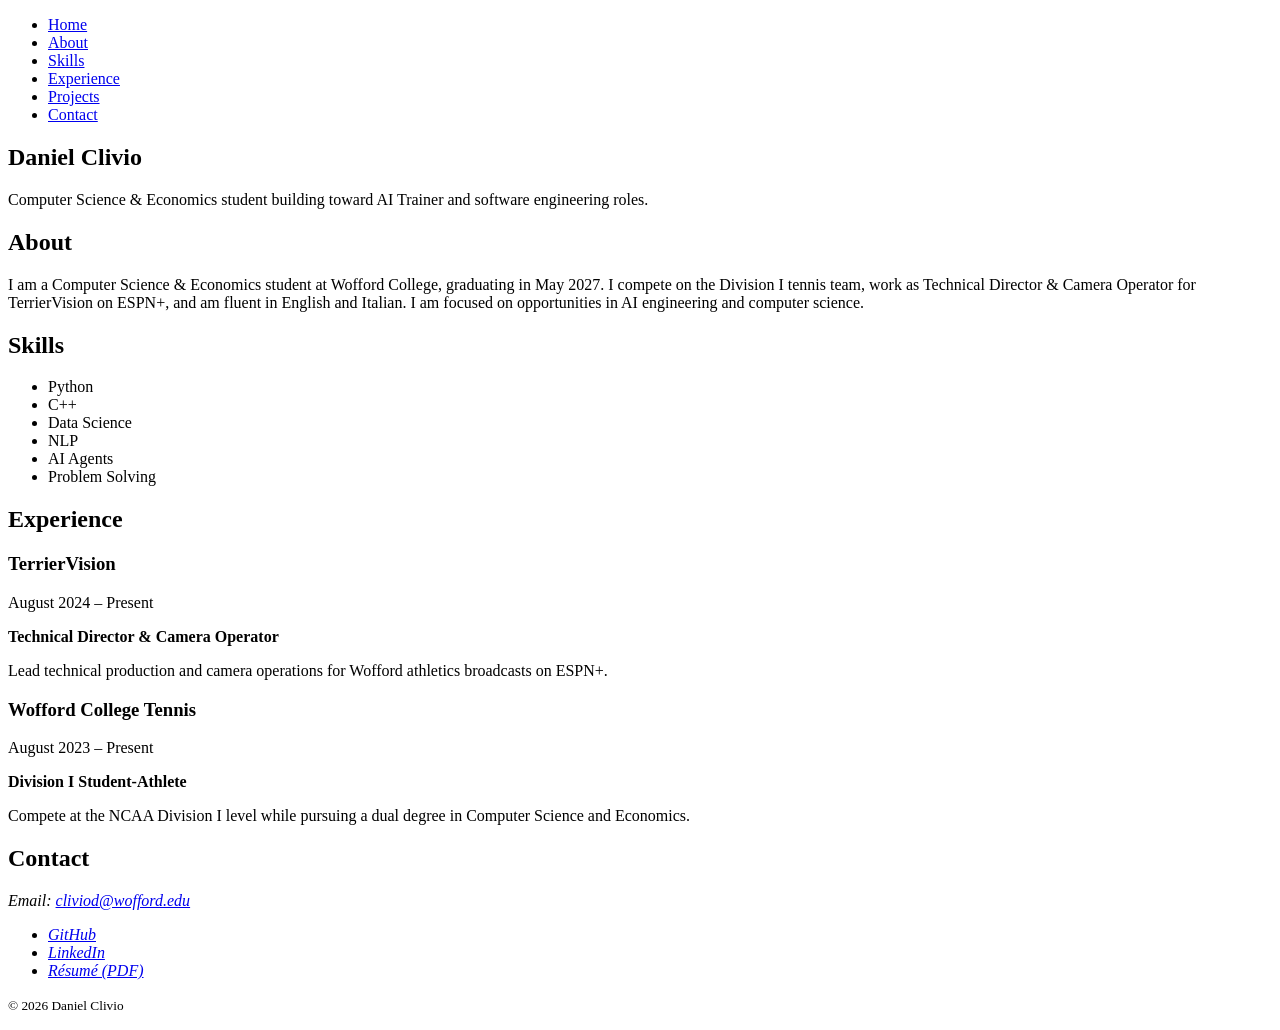
==== index.html @ 9b9413df "add HTML structure for personal homepage" ====
<!DOCTYPE html>
<html lang="en">
<head>
  <meta charset="UTF-8">
  <meta name="viewport" content="width=device-width, initial-scale=1.0">
  <meta name="description" content="Personal homepage of Daniel Clivio — Computer Science & Economics student, Division I tennis player, and TerrierVision technical director.">
  <title>Daniel Clivio</title>
  <link rel="stylesheet" href="styles.css">
</head>
<body>
  <header>
    <nav aria-label="Primary">
      <ul>
        <li><a href="#hero">Home</a></li>
        <li><a href="#about">About</a></li>
        <li><a href="#skills">Skills</a></li>
        <li><a href="#experience">Experience</a></li>
        <li><a href="projects.html">Projects</a></li>
        <li><a href="#contact">Contact</a></li>
      </ul>
    </nav>
  </header>

  <main>
    <!-- Hero section: name and one-line introduction -->
    <section id="hero">
      <h1>Daniel Clivio</h1>
      <p>Computer Science &amp; Economics student building toward AI Trainer and software engineering roles.</p>
    </section>

    <!-- About section: short bio and background -->
    <section id="about">
      <h2>About</h2>
      <p>
        I am a Computer Science &amp; Economics student at Wofford College, graduating in May 2027.
        I compete on the Division I tennis team, work as Technical Director &amp; Camera Operator for
        TerrierVision on ESPN+, and am fluent in English and Italian. I am focused on opportunities
        in AI engineering and computer science.
      </p>
    </section>

    <!-- Skills section: technical and analytical strengths -->
    <section id="skills">
      <h2>Skills</h2>
      <ul>
        <li>Python</li>
        <li>C++</li>
        <li>Data Science</li>
        <li>NLP</li>
        <li>AI Agents</li>
        <li>Problem Solving</li>
      </ul>
    </section>

    <!-- Experience section: roles and organizations -->
    <section id="experience">
      <h2>Experience</h2>

      <article>
        <header>
          <h3>TerrierVision</h3>
          <p>
            <time datetime="2024-08">August 2024</time> – Present
          </p>
        </header>
        <p><strong>Technical Director &amp; Camera Operator</strong></p>
        <p>Lead technical production and camera operations for Wofford athletics broadcasts on ESPN+.</p>
      </article>

      <article>
        <header>
          <h3>Wofford College Tennis</h3>
          <p>
            <time datetime="2023-08">August 2023</time> – Present
          </p>
        </header>
        <p><strong>Division I Student-Athlete</strong></p>
        <p>Compete at the NCAA Division I level while pursuing a dual degree in Computer Science and Economics.</p>
      </article>
    </section>

    <!-- Contact section: email, profiles, and résumé -->
    <section id="contact">
      <h2>Contact</h2>
      <address>
        <p>
          Email:
          <a href="mailto:cliviod@wofford.edu">cliviod@wofford.edu</a>
        </p>
        <ul>
          <li>
            <a href="https://github.com/DanielClivio05" rel="noopener noreferrer">GitHub</a>
          </li>
          <li>
            <a href="https://www.linkedin.com/in/daniel-clivio-2152b32a2/" rel="noopener noreferrer">LinkedIn</a>
          </li>
          <li>
            <a href="resume.pdf" type="application/pdf">Résumé (PDF)</a>
          </li>
        </ul>
      </address>
    </section>
  </main>

  <footer>
    <p><small>&copy; 2026 Daniel Clivio</small></p>
  </footer>
</body>
</html>
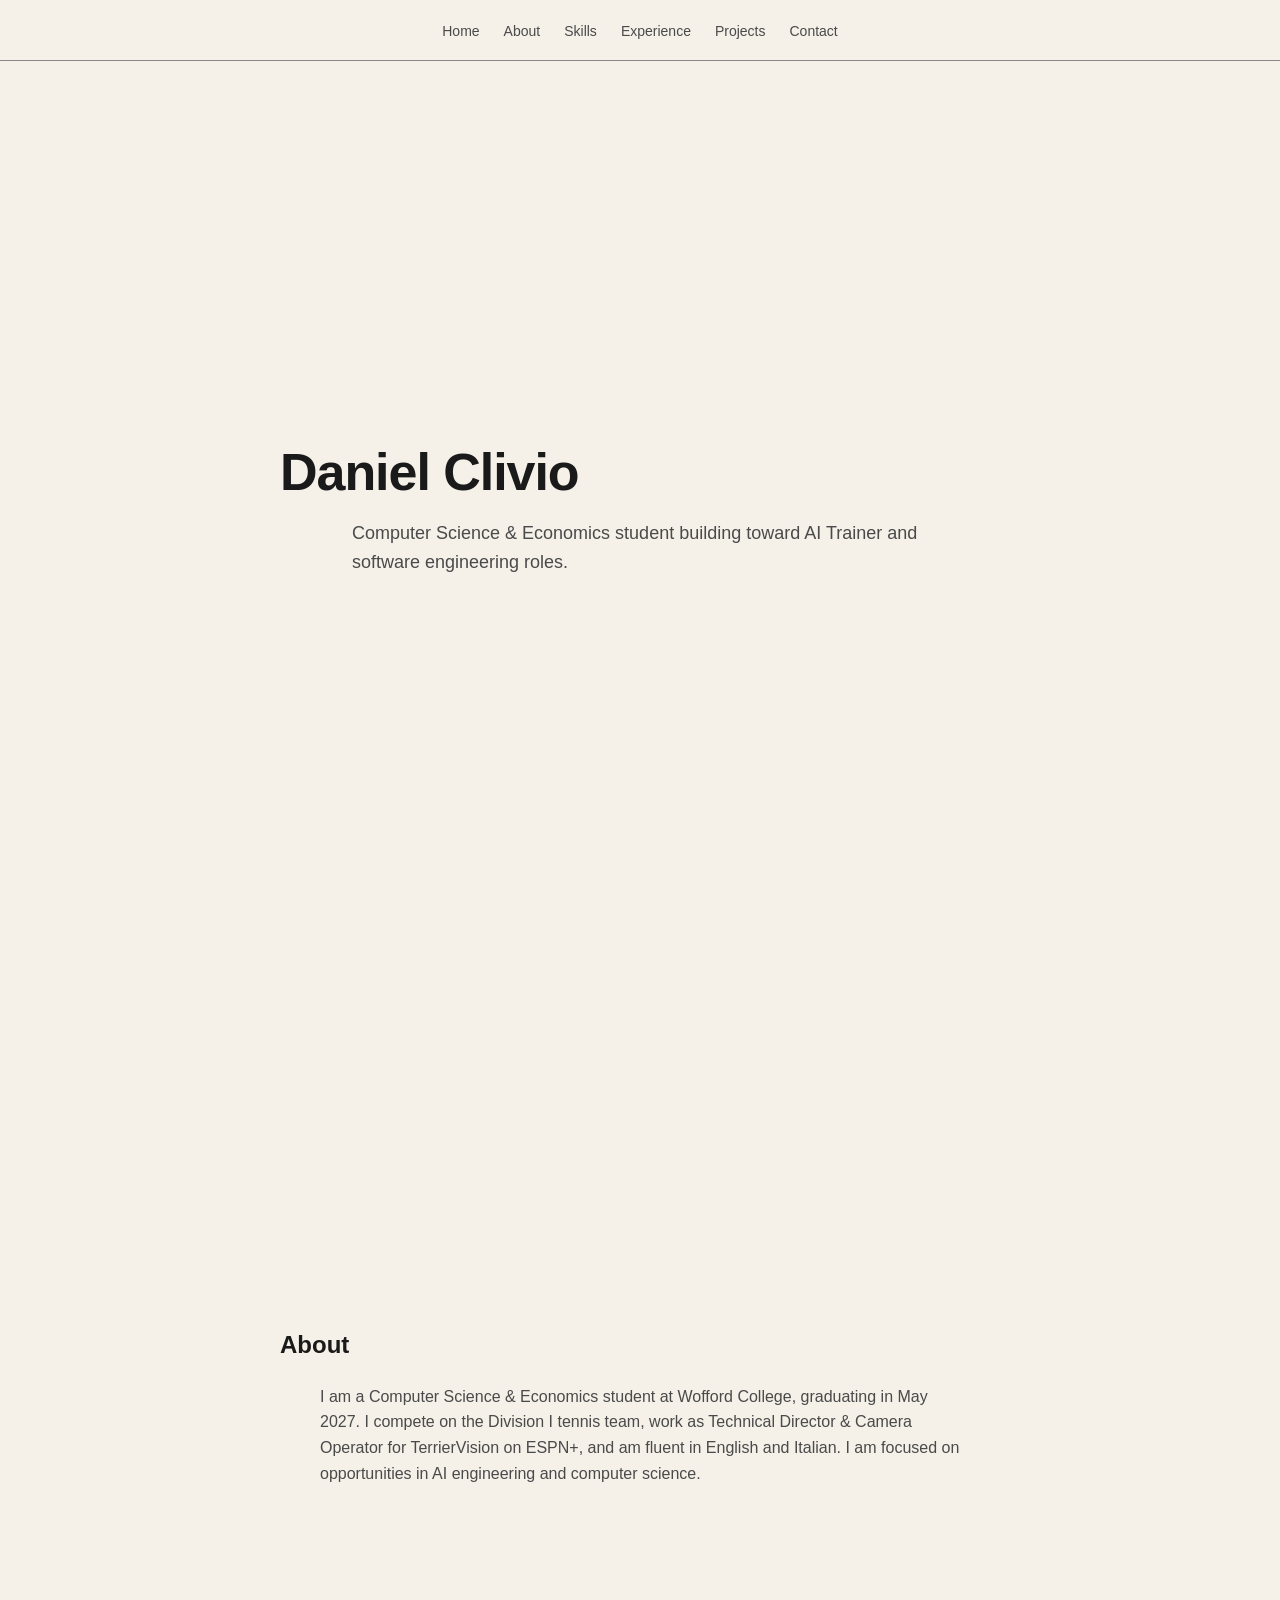
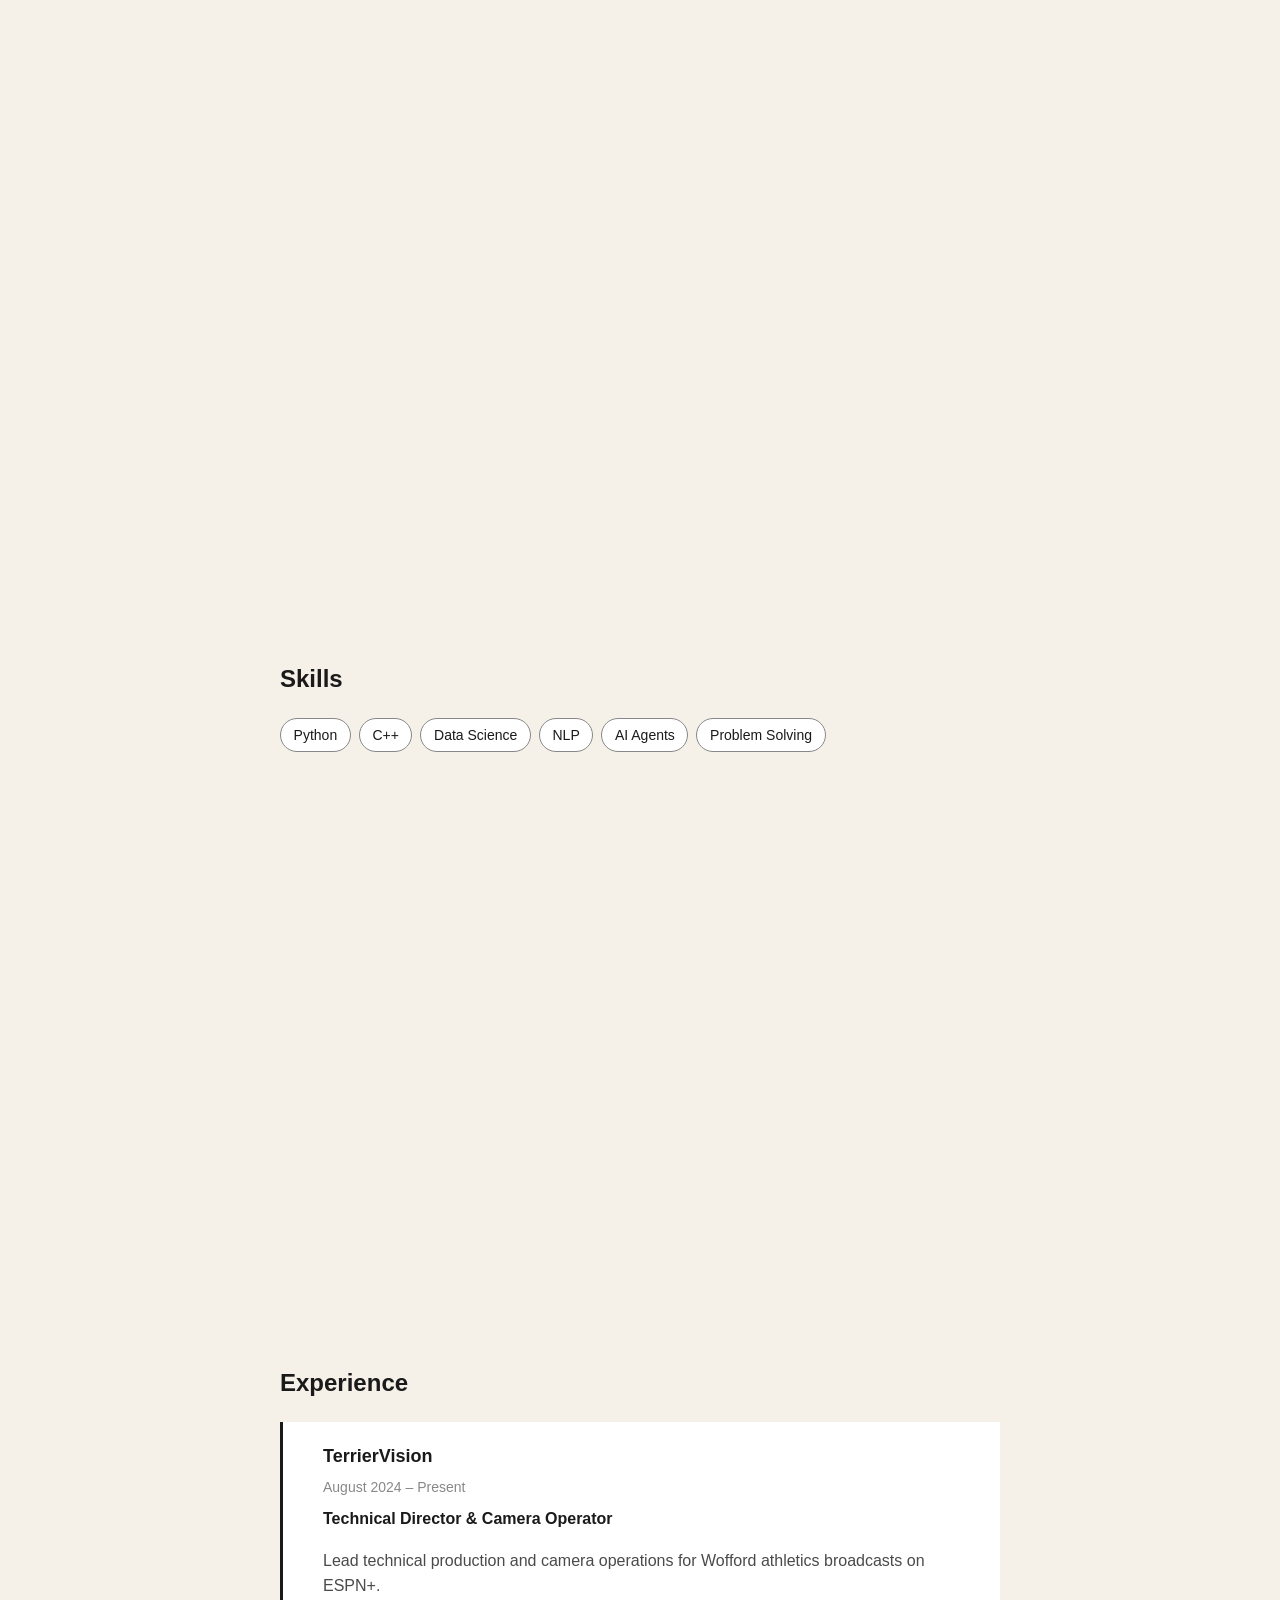
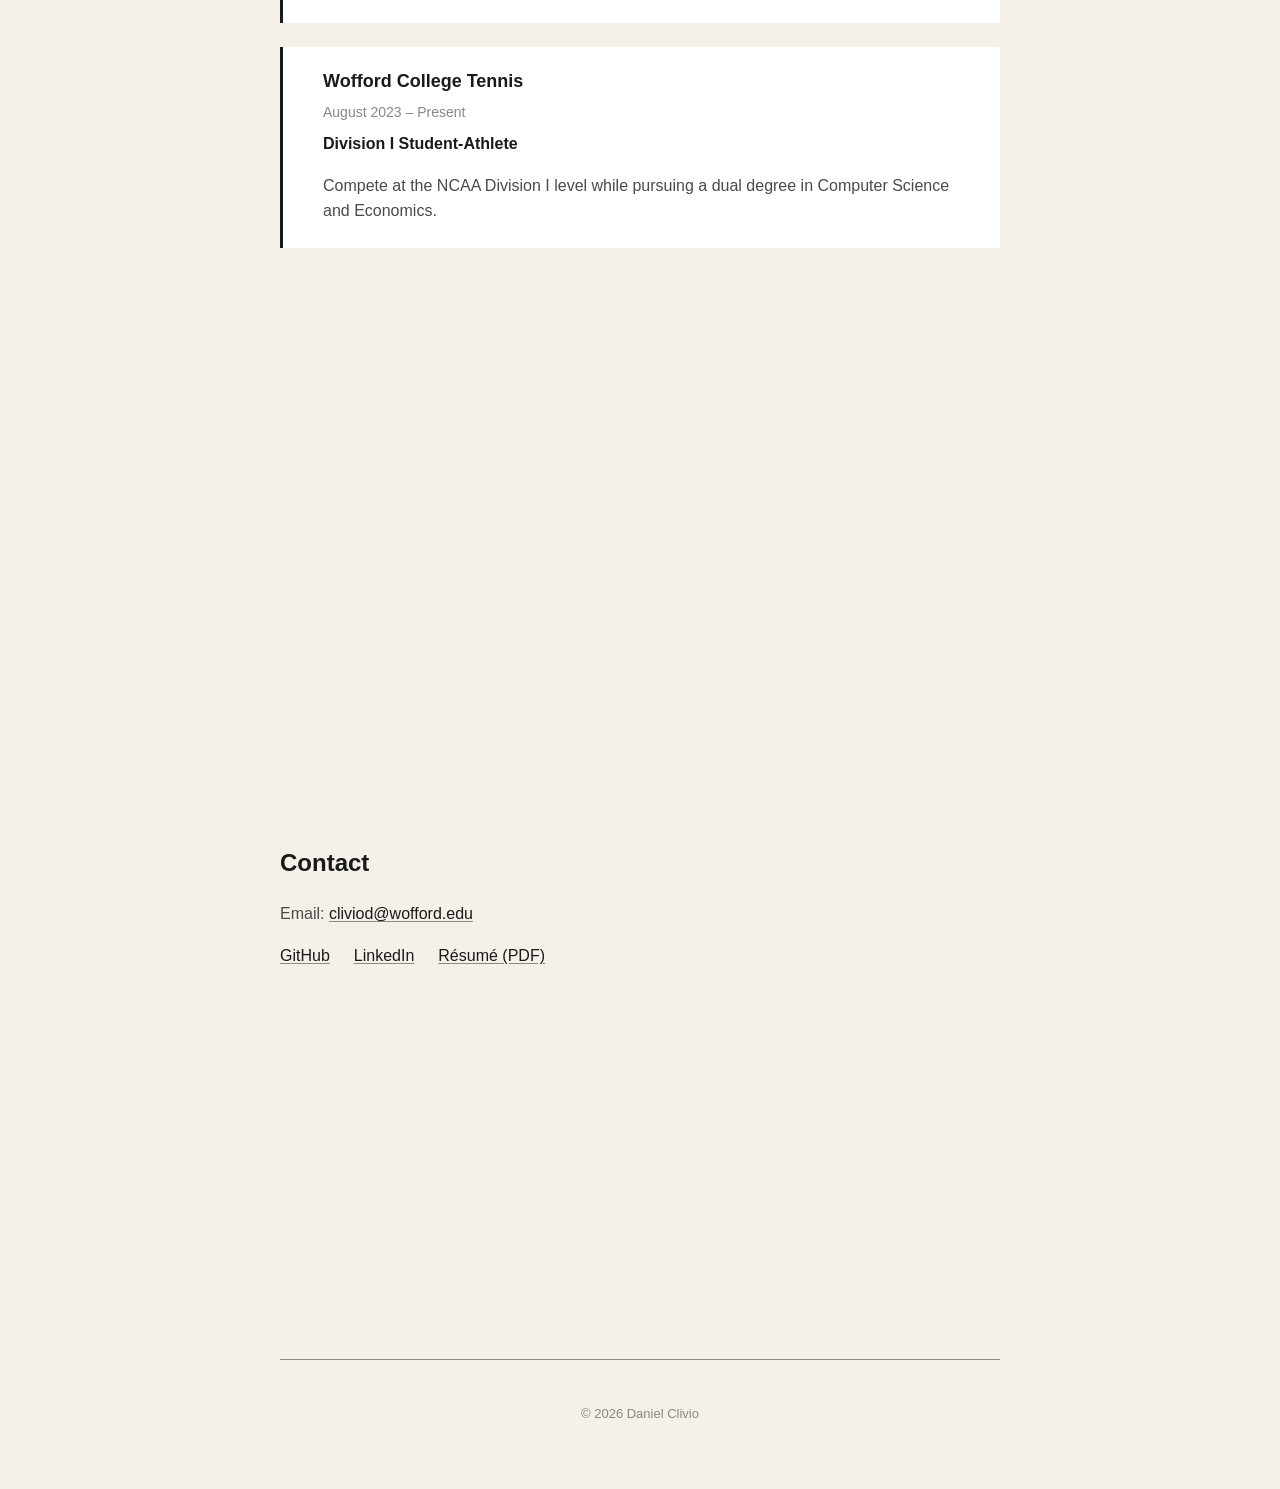
==== commit 84417398: "add scroll animation via Intersection Observer" ====
--- a/index.html
+++ b/index.html
@@ -105,5 +105,6 @@
   <footer>
     <p><small>&copy; 2026 Daniel Clivio</small></p>
   </footer>
+  <script src="script.js" defer></script>
 </body>
 </html>
--- a/styles.css
+++ b/styles.css
@@ -0,0 +1,319 @@
+/* Design tokens — colors and shared layout values */
+:root {
+  --color-bg: #f5f0e8;
+  --color-heading: #1a1a1a;
+  --color-text: #4a4a4a;
+  --color-accent: #888;
+  --color-surface: #fff;
+  --color-border: #888;
+
+  --font-family: -apple-system, BlinkMacSystemFont, "Segoe UI", sans-serif;
+  --max-width: 45rem;
+  --section-padding-block: 3.75rem;
+  --space-xs: 0.5rem;
+  --space-sm: 1rem;
+  --space-md: 1.5rem;
+  --space-lg: 2.5rem;
+  --space-xl: 4rem;
+}
+
+/* Base reset and document defaults */
+*,
+*::before,
+*::after {
+  box-sizing: border-box;
+}
+
+html {
+  scroll-behavior: smooth;
+  scroll-snap-type: y mandatory;
+  scroll-padding-top: 3.5rem;
+}
+
+body {
+  margin: 0;
+  font-family: var(--font-family);
+  font-size: 1rem;
+  line-height: 1.6;
+  color: var(--color-text);
+  background-color: var(--color-bg);
+}
+
+/* Typography — headings, links, and inline emphasis */
+h1,
+h2,
+h3 {
+  color: var(--color-heading);
+  line-height: 1.2;
+  margin-top: 0;
+}
+
+h1 {
+  font-size: clamp(2.25rem, 6vw, 3.25rem);
+  font-weight: 600;
+  letter-spacing: -0.02em;
+  margin-bottom: var(--space-sm);
+}
+
+h2 {
+  font-size: 1.5rem;
+  font-weight: 600;
+  margin-bottom: var(--space-md);
+}
+
+h3 {
+  font-size: 1.125rem;
+  font-weight: 600;
+  margin-bottom: var(--space-xs);
+}
+
+p {
+  margin: 0 0 var(--space-sm);
+}
+
+p:last-child {
+  margin-bottom: 0;
+}
+
+a {
+  color: var(--color-heading);
+  text-decoration: underline;
+  text-decoration-color: var(--color-accent);
+  text-underline-offset: 0.15em;
+}
+
+a:hover {
+  color: var(--color-text);
+}
+
+strong {
+  color: var(--color-heading);
+  font-weight: 600;
+}
+
+/* Sticky site header and primary navigation */
+body > header {
+  position: sticky;
+  top: 0;
+  z-index: 100;
+  background-color: var(--color-bg);
+  border-bottom: 1px solid var(--color-border);
+}
+
+body > header nav {
+  max-width: var(--max-width);
+  margin: 0 auto;
+  padding: var(--space-sm) var(--space-md);
+}
+
+body > header nav ul {
+  display: flex;
+  flex-wrap: wrap;
+  gap: var(--space-sm) var(--space-md);
+  list-style: none;
+  margin: 0;
+  padding: 0;
+  justify-content: center;
+}
+
+body > header nav a {
+  font-size: 0.875rem;
+  text-decoration: none;
+  color: var(--color-text);
+}
+
+body > header nav a:hover,
+body > header nav a[aria-current="page"] {
+  color: var(--color-heading);
+}
+
+/* Main — full-viewport snap sections stacked vertically */
+main {
+  margin: 0 auto;
+}
+
+main > section,
+main > header {
+  scroll-snap-align: start;
+  scroll-snap-stop: always;
+  height: 100vh;
+  min-height: 100vh;
+  display: flex;
+  flex-direction: column;
+  justify-content: center;
+  align-items: center;
+  padding: var(--space-md);
+  overflow-y: auto;
+}
+
+/* Section entrance — fade and slide up when snapped into view */
+main > section > *,
+main > header > * {
+  width: 100%;
+  max-width: var(--max-width);
+  opacity: 0;
+  transform: translateY(1.25rem);
+  transition:
+    opacity 0.55s ease-out,
+    transform 0.55s ease-out;
+}
+
+main > section.visible > *,
+main > header.visible > * {
+  opacity: 1;
+  transform: translateY(0);
+}
+
+/* Hero — spacious intro with name and tagline */
+#hero {
+  padding-block: var(--space-md);
+}
+
+#hero p {
+  font-size: 1.125rem;
+  max-width: 36rem;
+  color: var(--color-text);
+}
+
+/* About and generic section content */
+#about p {
+  max-width: 40rem;
+}
+
+/* Skills — pill/tag badges in a flex wrap list */
+#skills ul {
+  display: flex;
+  flex-wrap: wrap;
+  gap: var(--space-xs);
+  list-style: none;
+  margin: 0;
+  padding: 0;
+}
+
+#skills li {
+  font-size: 0.875rem;
+  color: var(--color-heading);
+  background-color: var(--color-surface);
+  border: 1px solid var(--color-border);
+  border-radius: 999px;
+  padding: 0.35em 0.9em;
+}
+
+/* Experience — card layout with left border accent */
+#experience {
+  display: flex;
+  flex-direction: column;
+  gap: var(--space-md);
+}
+
+#experience > h2 {
+  margin-bottom: 0;
+}
+
+#experience article {
+  background-color: var(--color-surface);
+  border-left: 3px solid var(--color-heading);
+  padding: var(--space-md) var(--space-md) var(--space-md) var(--space-lg);
+}
+
+#experience article header p {
+  font-size: 0.875rem;
+  color: var(--color-accent);
+  margin-bottom: var(--space-xs);
+}
+
+/* Contact — address block and link list */
+#contact address {
+  font-style: normal;
+}
+
+#contact ul {
+  list-style: none;
+  margin: var(--space-sm) 0 0;
+  padding: 0;
+  display: flex;
+  flex-wrap: wrap;
+  gap: var(--space-sm) var(--space-md);
+}
+
+/* Site footer */
+footer {
+  max-width: var(--max-width);
+  margin: 0 auto;
+  padding: var(--space-lg) var(--space-md) var(--space-xl);
+  text-align: center;
+  color: var(--color-accent);
+  border-top: 1px solid var(--color-border);
+}
+
+footer small {
+  font-size: 0.8125rem;
+}
+
+/* Projects page — page header and project cards */
+#projects > header h1 {
+  margin-bottom: var(--space-sm);
+}
+
+#projects > header p {
+  max-width: 40rem;
+}
+
+#project-list {
+  display: flex;
+  flex-direction: column;
+  gap: var(--space-md);
+}
+
+#project-list > h2 {
+  margin-bottom: 0;
+}
+
+#project-list article {
+  background-color: var(--color-surface);
+  border-left: 3px solid var(--color-heading);
+  padding: var(--space-md) var(--space-md) var(--space-md) var(--space-lg);
+}
+
+#project-list article header p {
+  font-size: 0.875rem;
+  color: var(--color-accent);
+  margin-bottom: var(--space-xs);
+}
+
+/* Reduced motion — skip entrance transitions */
+@media (prefers-reduced-motion: reduce) {
+  main > section > *,
+  main > header > * {
+    opacity: 1;
+    transform: none;
+    transition: none;
+  }
+}
+
+/* Mobile — single column, tighter spacing on small screens */
+@media (max-width: 40rem) {
+  :root {
+    --space-xl: 3rem;
+  }
+
+  body > header nav ul {
+    justify-content: flex-start;
+    gap: var(--space-xs) var(--space-sm);
+  }
+
+  body > header nav a {
+    font-size: 0.8125rem;
+  }
+
+  #experience article,
+  #project-list article {
+    padding: var(--space-md);
+    border-left-width: 3px;
+  }
+
+  #contact ul {
+    flex-direction: column;
+    gap: var(--space-xs);
+  }
+}
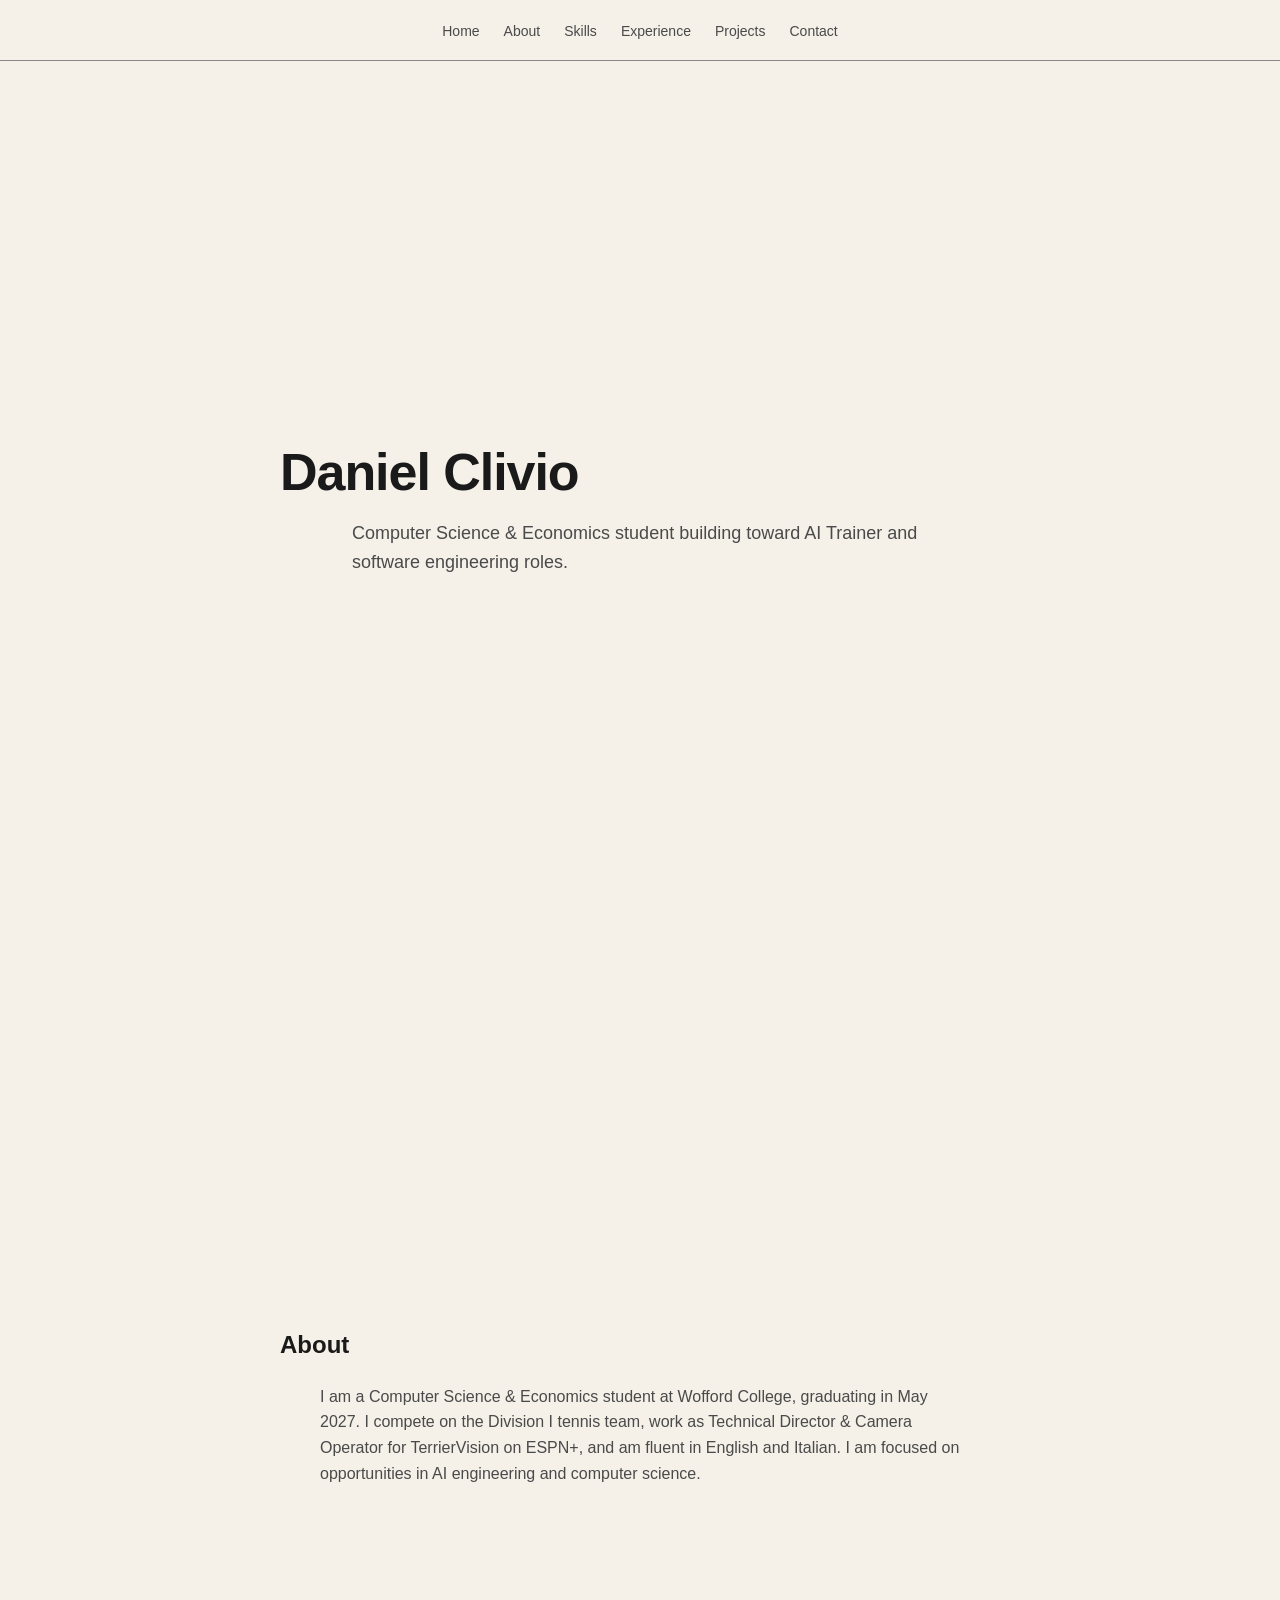
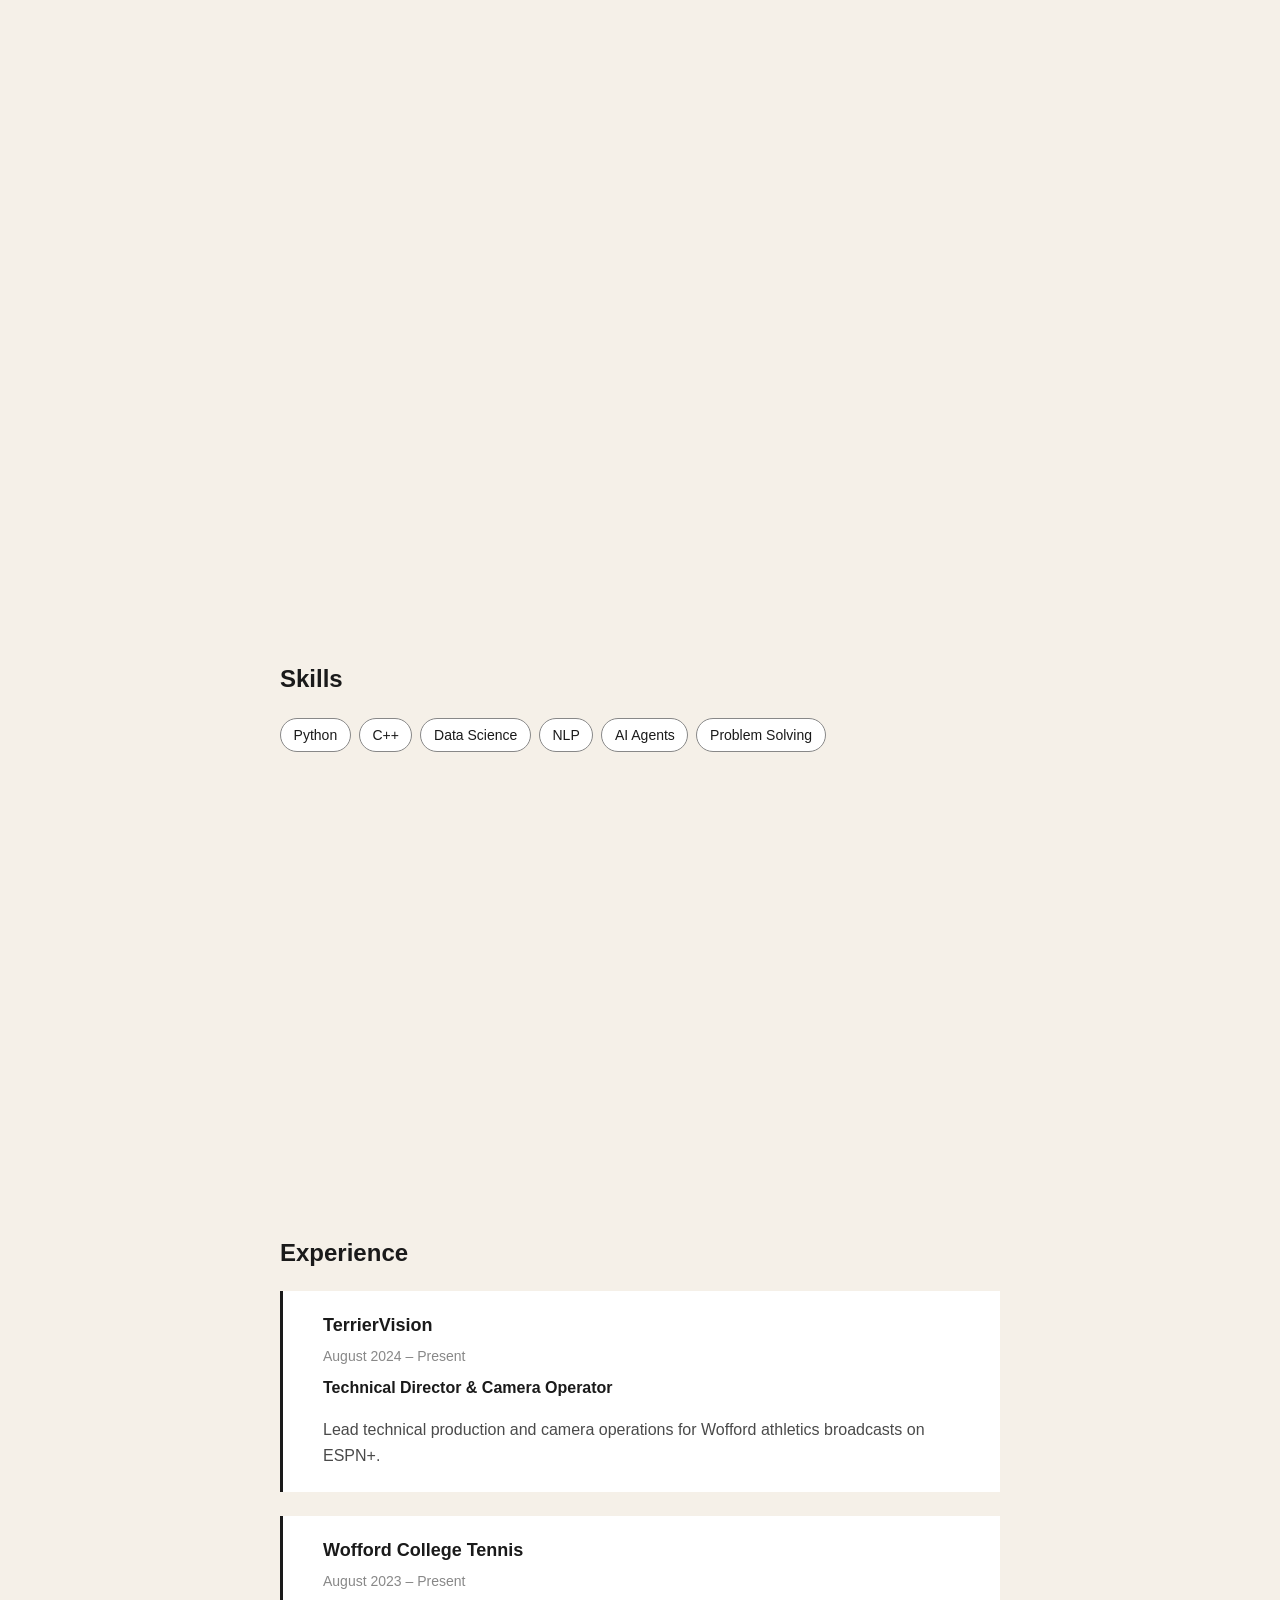
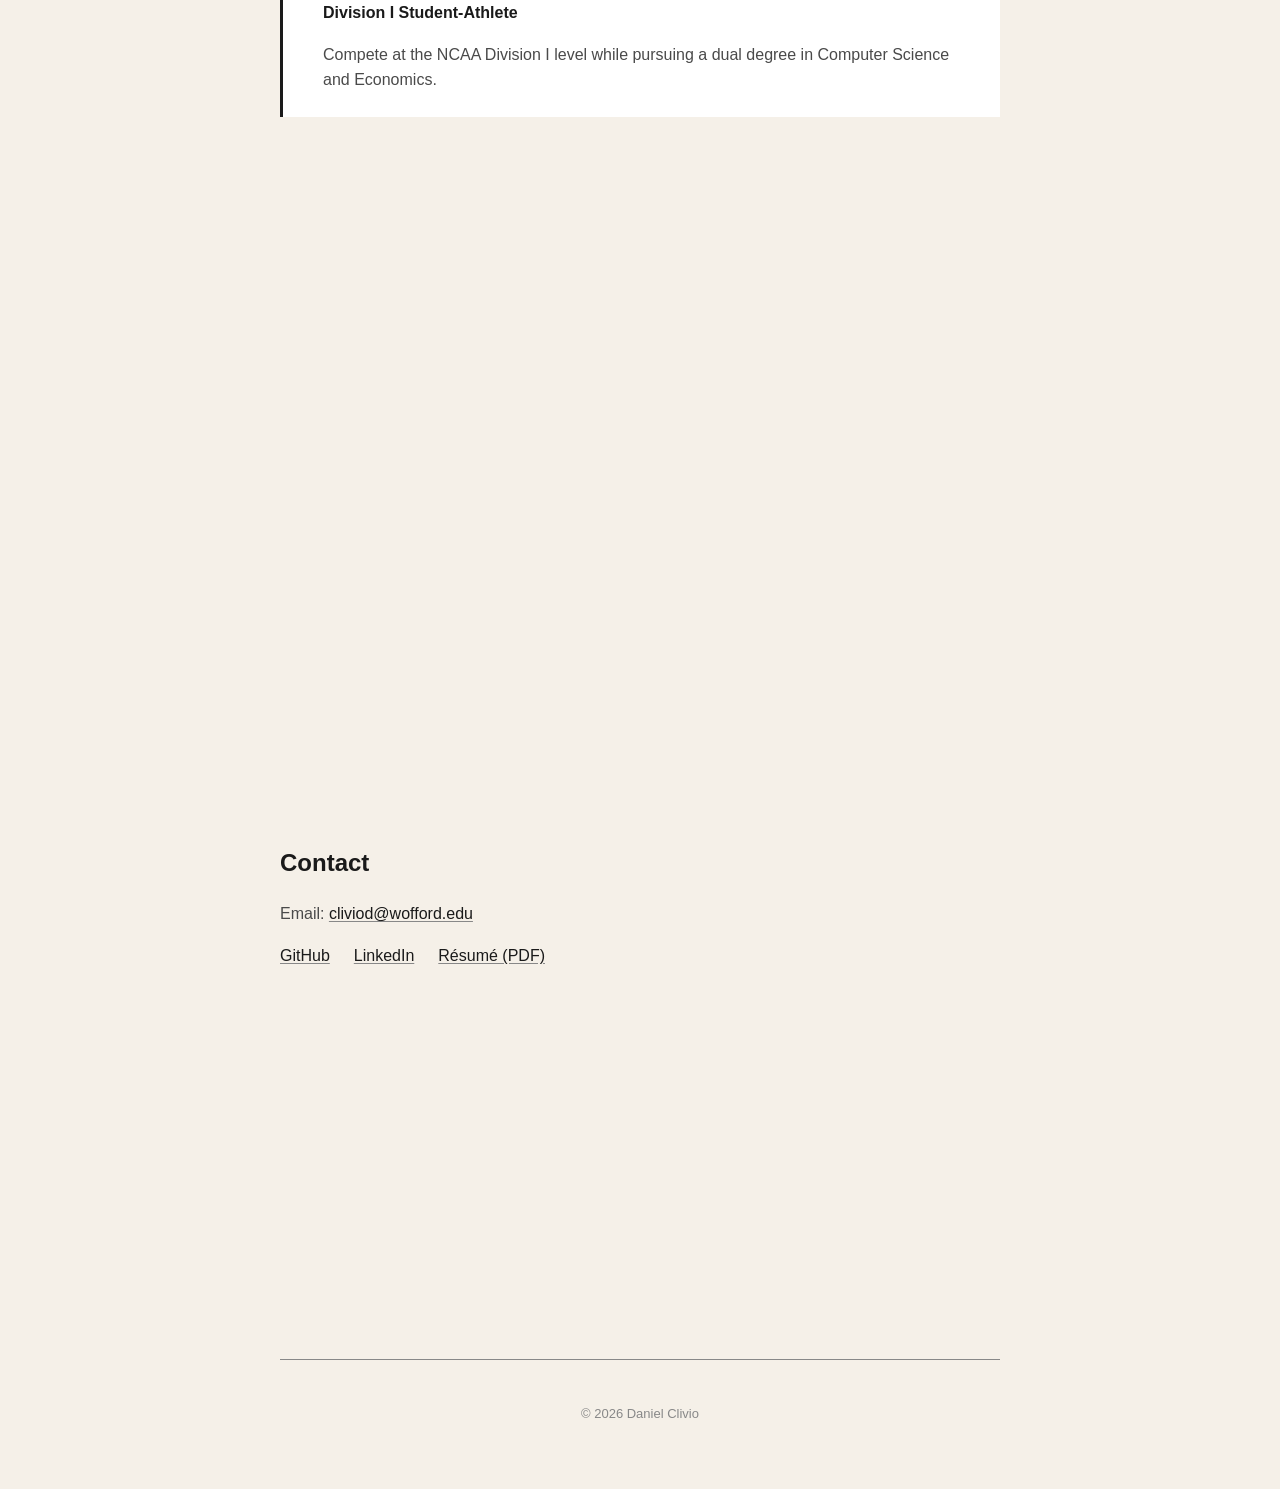
==== commit e9f3a281: "add styling and scroll-snap transitions" ====
--- a/index.html
+++ b/index.html
@@ -5,6 +5,7 @@
   <meta name="viewport" content="width=device-width, initial-scale=1.0">
   <meta name="description" content="Personal homepage of Daniel Clivio — Computer Science & Economics student, Division I tennis player, and TerrierVision technical director.">
   <title>Daniel Clivio</title>
+  <script>document.documentElement.classList.add("js");</script>
   <link rel="stylesheet" href="styles.css">
 </head>
 <body>
--- a/styles.css
+++ b/styles.css
@@ -9,7 +9,9 @@
 
   --font-family: -apple-system, BlinkMacSystemFont, "Segoe UI", sans-serif;
   --max-width: 45rem;
-  --section-padding-block: 3.75rem;
+  --header-offset: 3.5rem;
+  --entrance-offset: 1.25rem;
+  --entrance-duration: 0.55s;
   --space-xs: 0.5rem;
   --space-sm: 1rem;
   --space-md: 1.5rem;
@@ -27,7 +29,7 @@
 html {
   scroll-behavior: smooth;
   scroll-snap-type: y mandatory;
-  scroll-padding-top: 3.5rem;
+  scroll-padding-top: var(--header-offset);
 }
 
 body {
@@ -86,6 +88,11 @@
   color: var(--color-text);
 }
 
+a:focus-visible {
+  outline: 2px solid var(--color-heading);
+  outline-offset: 2px;
+}
+
 strong {
   color: var(--color-heading);
   font-weight: 600;
@@ -138,30 +145,38 @@
   scroll-snap-stop: always;
   height: 100vh;
   min-height: 100vh;
+  height: 100dvh;
+  min-height: 100dvh;
   display: flex;
   flex-direction: column;
   justify-content: center;
   align-items: center;
   padding: var(--space-md);
-  overflow-y: auto;
-}
-
-/* Section entrance — fade and slide up when snapped into view */
+  overflow-y: visible;
+}
+
+/* Section entrance — visible by default; animate only when JS is enabled */
 main > section > *,
 main > header > * {
   width: 100%;
   max-width: var(--max-width);
+  opacity: 1;
+  transform: none;
+}
+
+html.js main > section:not(.visible) > *,
+html.js main > header:not(.visible) > * {
   opacity: 0;
-  transform: translateY(1.25rem);
-  transition:
-    opacity 0.55s ease-out,
-    transform 0.55s ease-out;
-}
-
-main > section.visible > *,
-main > header.visible > * {
+  transform: translateY(var(--entrance-offset));
+}
+
+html.js main > section.visible > *,
+html.js main > header.visible > * {
   opacity: 1;
   transform: translateY(0);
+  transition:
+    opacity var(--entrance-duration) ease-out,
+    transform var(--entrance-duration) ease-out;
 }
 
 /* Hero — spacious intro with name and tagline */
@@ -199,11 +214,18 @@
   padding: 0.35em 0.9em;
 }
 
-/* Experience — card layout with left border accent */
+/* Experience — tall content scrolls with the page, not inside the panel */
 #experience {
   display: flex;
   flex-direction: column;
   gap: var(--space-md);
+  height: auto;
+  min-height: 100vh;
+  min-height: 100dvh;
+  justify-content: flex-start;
+  padding-top: calc(var(--header-offset) + var(--space-md));
+  padding-bottom: var(--space-xl);
+  overflow-y: visible;
 }
 
 #experience > h2 {
@@ -281,20 +303,56 @@
   margin-bottom: var(--space-xs);
 }
 
-/* Reduced motion — skip entrance transitions */
+/* Reduced motion — normal scrolling, no entrance animations */
 @media (prefers-reduced-motion: reduce) {
+  html {
+    scroll-behavior: auto;
+    scroll-snap-type: none;
+  }
+
+  main > section,
+  main > header {
+    scroll-snap-stop: normal;
+  }
+
   main > section > *,
   main > header > * {
     opacity: 1;
     transform: none;
     transition: none;
   }
-}
-
-/* Mobile — single column, tighter spacing on small screens */
+
+  html.js main > section:not(.visible) > *,
+  html.js main > header:not(.visible) > * {
+    opacity: 1;
+    transform: none;
+  }
+}
+
+/* Mobile — looser snap, taller header offset, tall sections grow naturally */
 @media (max-width: 40rem) {
   :root {
+    --header-offset: 4.5rem;
     --space-xl: 3rem;
+  }
+
+  html {
+    scroll-snap-type: y proximity;
+  }
+
+  main > section,
+  main > header {
+    scroll-snap-stop: normal;
+  }
+
+  #project-list {
+    height: auto;
+    min-height: 100vh;
+    min-height: 100dvh;
+    justify-content: flex-start;
+    padding-top: calc(var(--header-offset) + var(--space-md));
+    padding-bottom: var(--space-xl);
+    overflow-y: visible;
   }
 
   body > header nav ul {
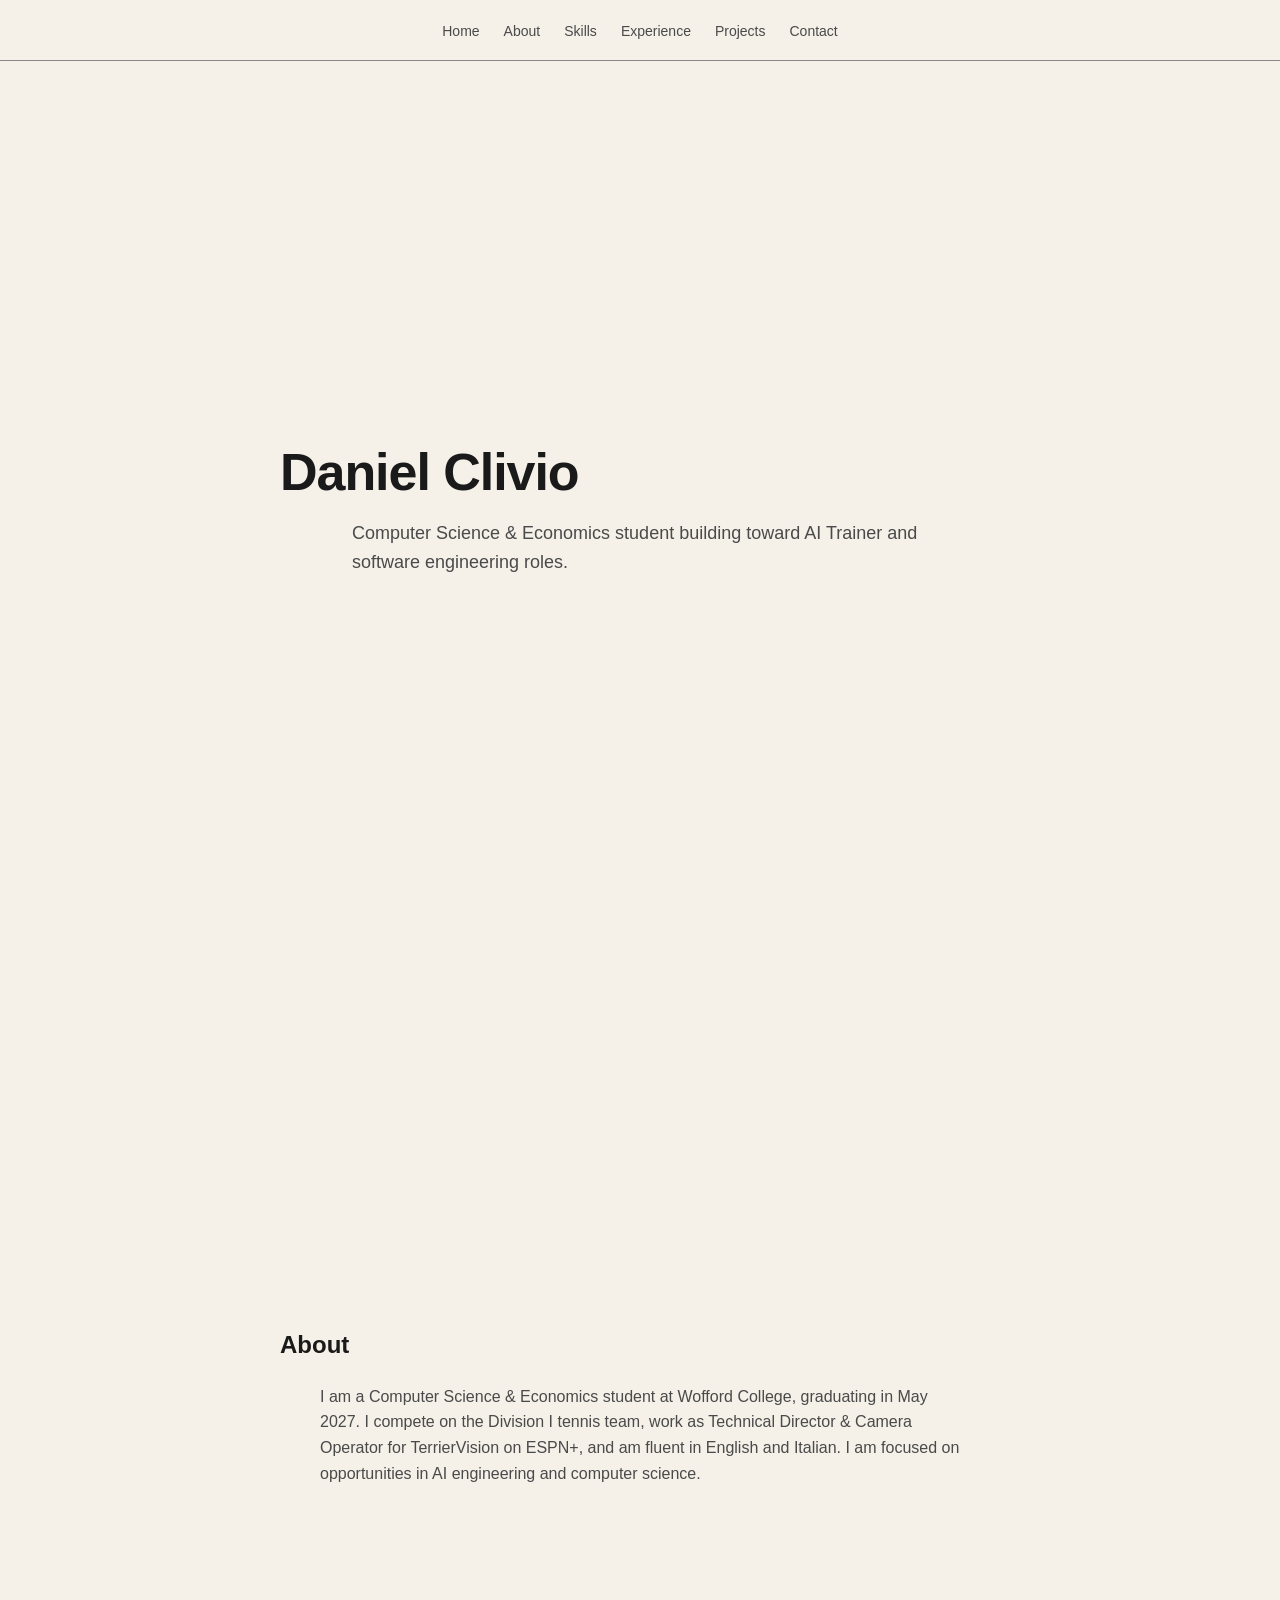
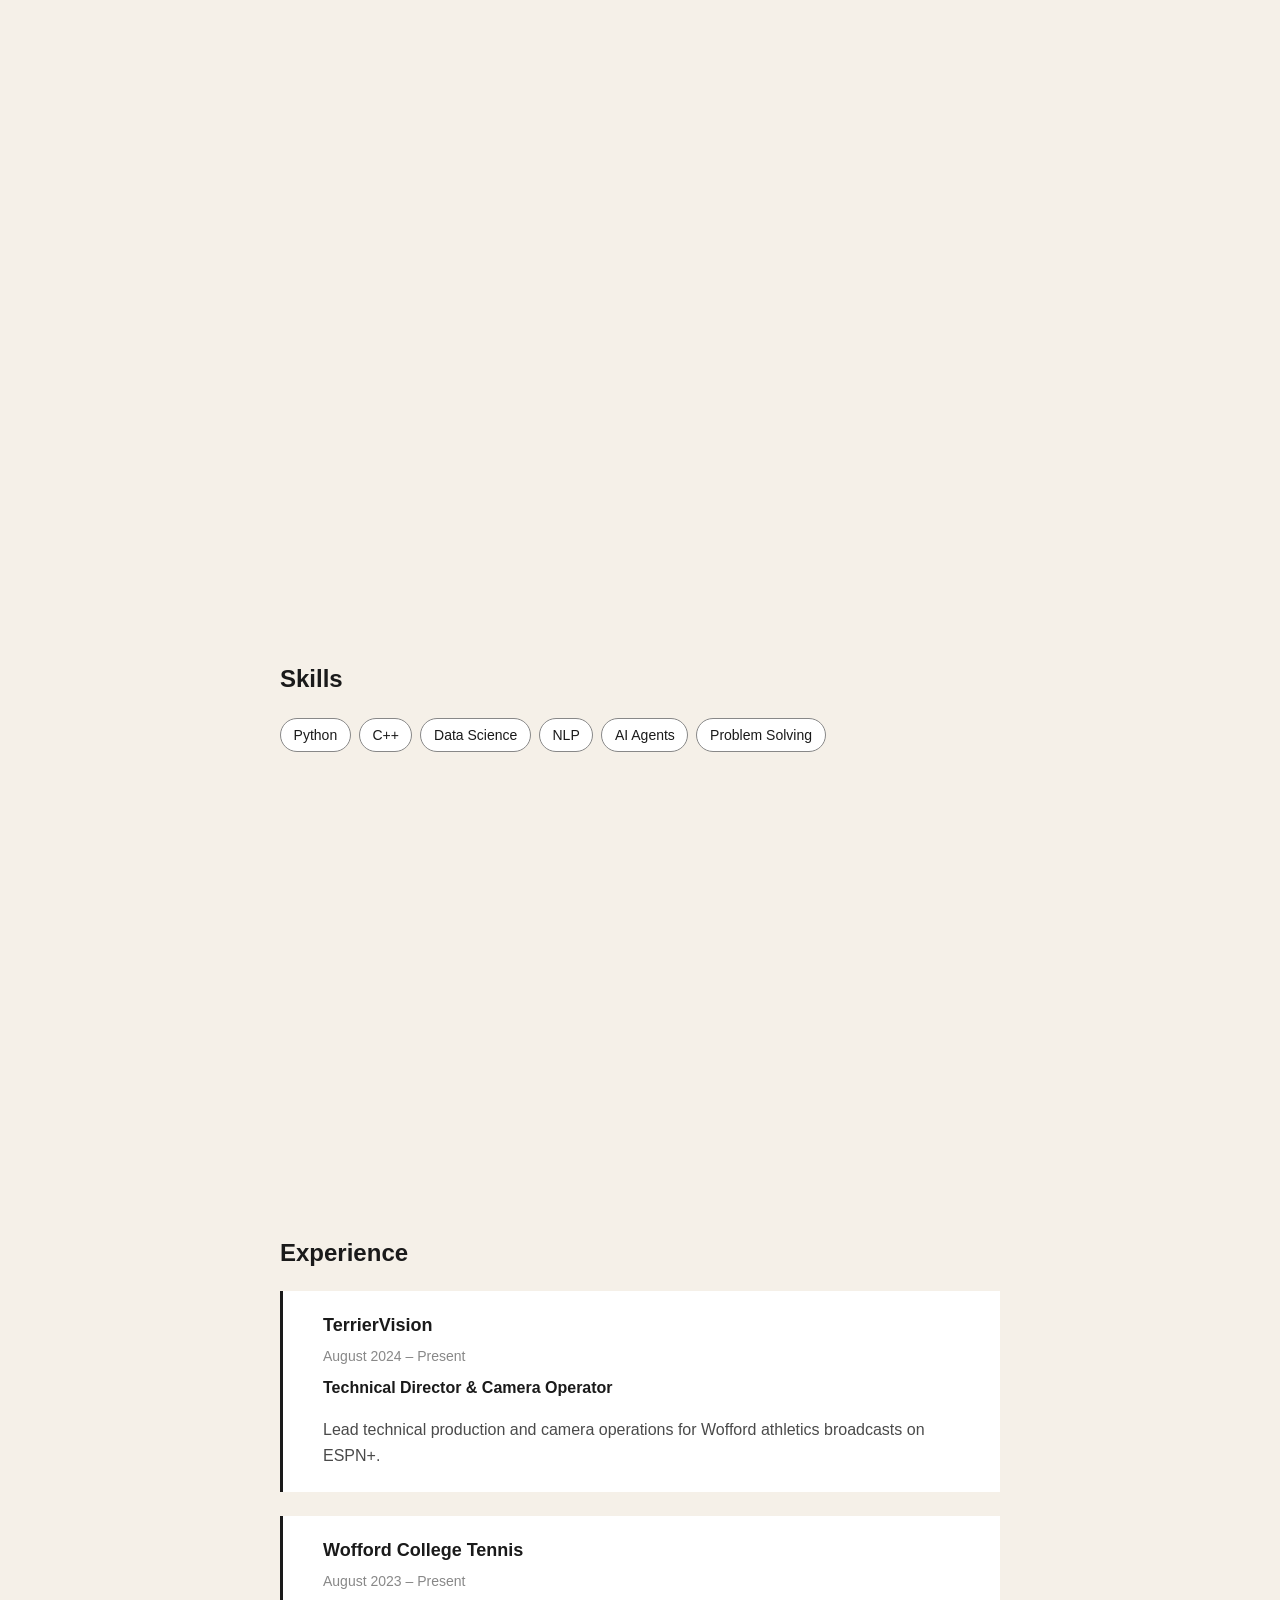
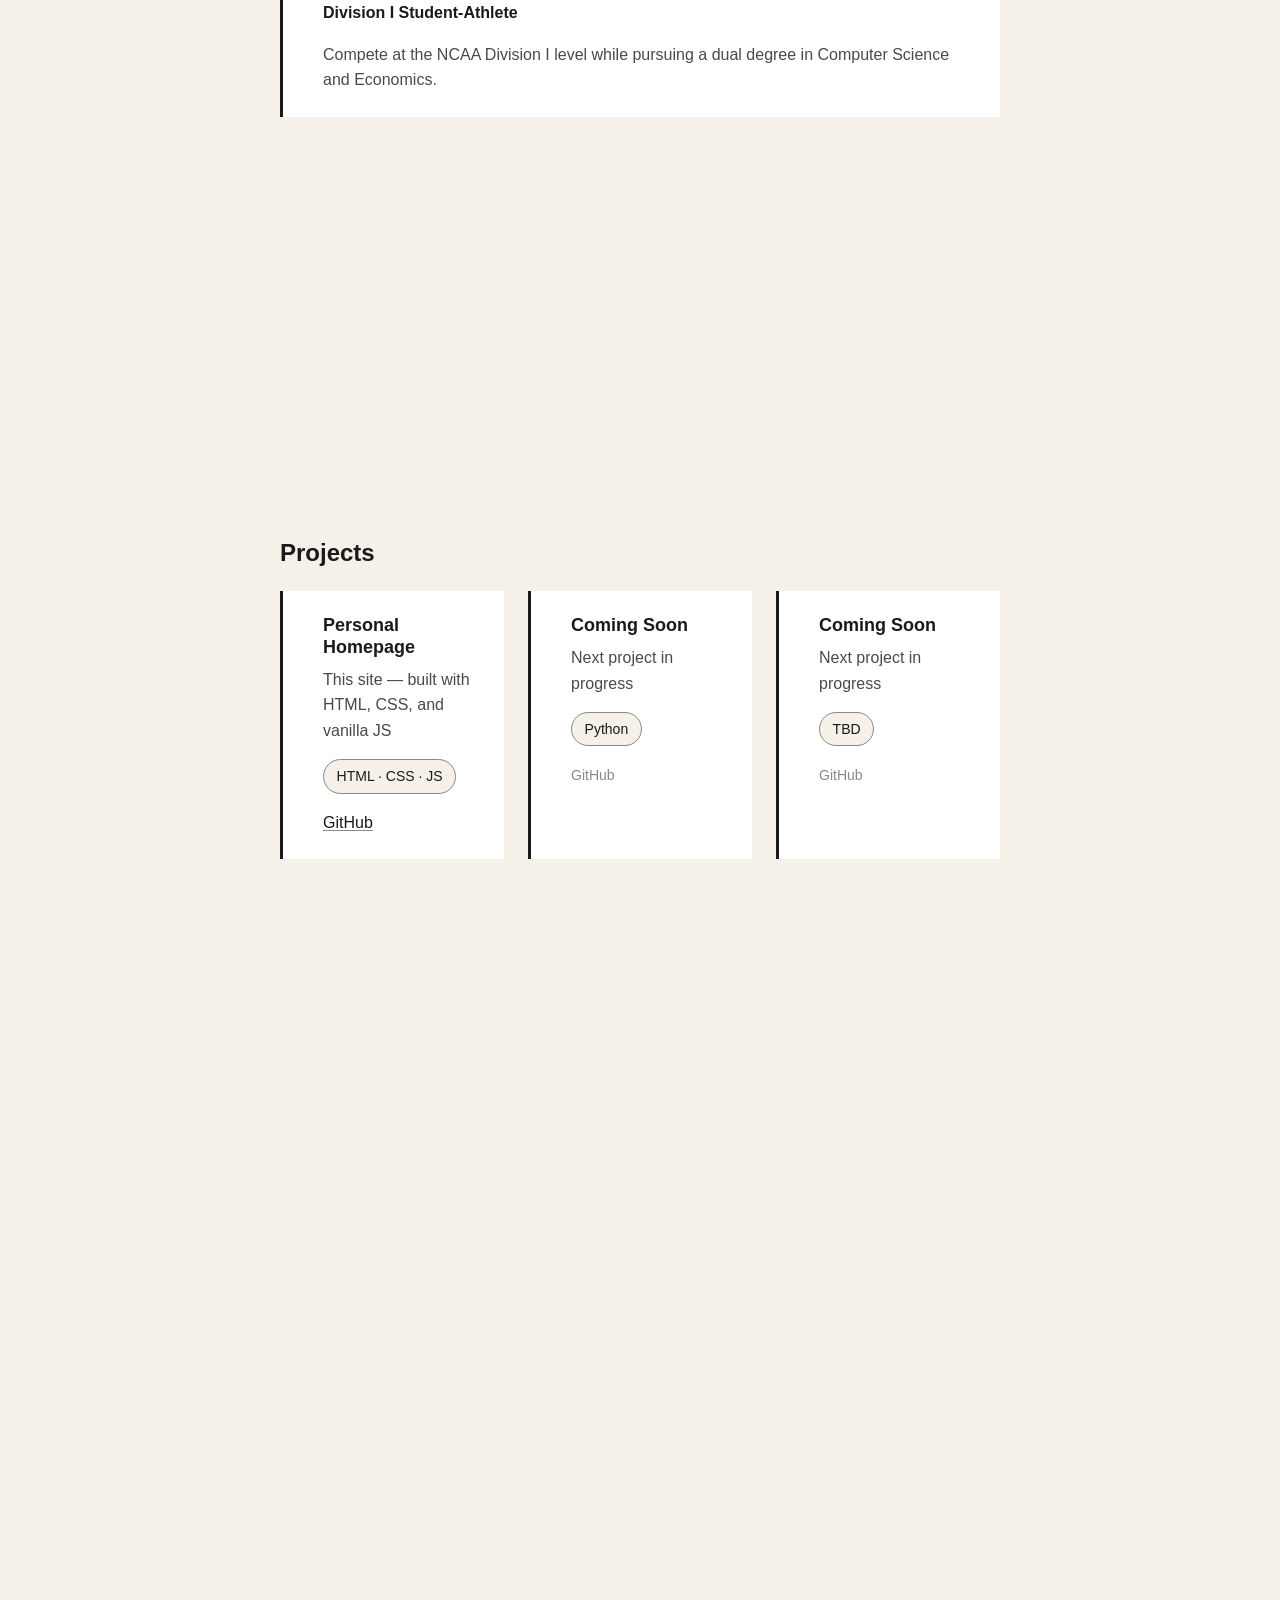
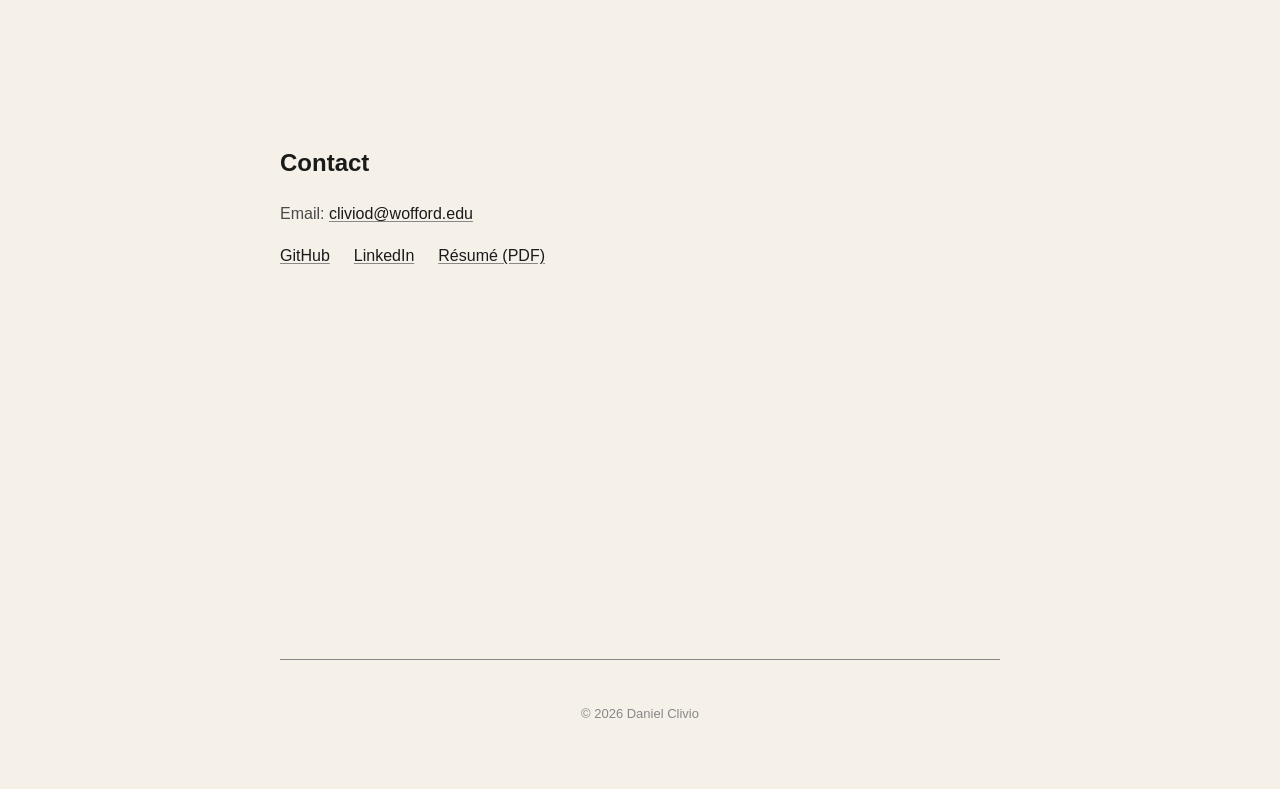
==== commit e28c7847: "add back to top button, hamburger menu and projects section" ====
--- a/index.html
+++ b/index.html
@@ -11,12 +11,21 @@
 <body>
   <header>
     <nav aria-label="Primary">
-      <ul>
+      <button
+        type="button"
+        class="nav-toggle"
+        aria-expanded="false"
+        aria-controls="nav-menu"
+        aria-label="Open menu"
+      >
+        <span class="nav-toggle-icon" aria-hidden="true"></span>
+      </button>
+      <ul id="nav-menu" class="nav-menu">
         <li><a href="#hero">Home</a></li>
         <li><a href="#about">About</a></li>
         <li><a href="#skills">Skills</a></li>
         <li><a href="#experience">Experience</a></li>
-        <li><a href="projects.html">Projects</a></li>
+        <li><a href="#projects">Projects</a></li>
         <li><a href="#contact">Contact</a></li>
       </ul>
     </nav>
@@ -80,6 +89,33 @@
       </article>
     </section>
 
+    <!-- Projects section: featured work on the homepage -->
+    <section id="projects">
+      <h2>Projects</h2>
+      <div class="projects-grid">
+        <article class="project-card">
+          <h3>Personal Homepage</h3>
+          <p>This site — built with HTML, CSS, and vanilla JS</p>
+          <p class="project-tag">HTML · CSS · JS</p>
+          <p>
+            <a href="https://github.com/DanielClivio05" rel="noopener noreferrer">GitHub</a>
+          </p>
+        </article>
+        <article class="project-card">
+          <h3>Coming Soon</h3>
+          <p>Next project in progress</p>
+          <p class="project-tag">Python</p>
+          <p><span class="project-link-disabled">GitHub</span></p>
+        </article>
+        <article class="project-card">
+          <h3>Coming Soon</h3>
+          <p>Next project in progress</p>
+          <p class="project-tag">TBD</p>
+          <p><span class="project-link-disabled">GitHub</span></p>
+        </article>
+      </div>
+    </section>
+
     <!-- Contact section: email, profiles, and résumé -->
     <section id="contact">
       <h2>Contact</h2>
@@ -103,6 +139,8 @@
     </section>
   </main>
 
+  <button type="button" class="back-to-top" aria-label="Back to top" hidden>↑</button>
+
   <footer>
     <p><small>&copy; 2026 Daniel Clivio</small></p>
   </footer>
--- a/styles.css
+++ b/styles.css
@@ -17,6 +17,7 @@
   --space-md: 1.5rem;
   --space-lg: 2.5rem;
   --space-xl: 4rem;
+  --breakpoint-nav: 48rem;
 }
 
 /* Base reset and document defaults */
@@ -108,12 +109,17 @@
 }
 
 body > header nav {
+  position: relative;
+  display: flex;
+  flex-wrap: wrap;
+  align-items: center;
+  justify-content: center;
   max-width: var(--max-width);
   margin: 0 auto;
   padding: var(--space-sm) var(--space-md);
 }
 
-body > header nav ul {
+body > header nav .nav-menu {
   display: flex;
   flex-wrap: wrap;
   gap: var(--space-sm) var(--space-md);
@@ -121,6 +127,61 @@
   margin: 0;
   padding: 0;
   justify-content: center;
+}
+
+/* Hamburger control — hidden on desktop, built with pure CSS lines */
+.nav-toggle {
+  display: none;
+  align-items: center;
+  justify-content: center;
+  width: 2.5rem;
+  height: 2.5rem;
+  padding: 0;
+  border: none;
+  background: transparent;
+  cursor: pointer;
+}
+
+.nav-toggle-icon {
+  display: block;
+  width: 1.25rem;
+  height: 2px;
+  background-color: var(--color-heading);
+  position: relative;
+  transition: background-color var(--entrance-duration);
+}
+
+.nav-toggle-icon::before,
+.nav-toggle-icon::after {
+  content: "";
+  position: absolute;
+  left: 0;
+  width: 100%;
+  height: 2px;
+  background-color: var(--color-heading);
+  transition: transform var(--entrance-duration);
+}
+
+.nav-toggle-icon::before {
+  top: -0.375rem;
+}
+
+.nav-toggle-icon::after {
+  top: 0.375rem;
+}
+
+body > header.nav-open .nav-toggle-icon {
+  background-color: transparent;
+}
+
+body > header.nav-open .nav-toggle-icon::before {
+  top: 0;
+  transform: rotate(45deg);
+}
+
+body > header.nav-open .nav-toggle-icon::after {
+  top: 0;
+  transform: rotate(-45deg);
 }
 
 body > header nav a {
@@ -244,6 +305,88 @@
   margin-bottom: var(--space-xs);
 }
 
+/* Homepage projects — min one viewport tall; grows with content (page scroll only) */
+section#projects {
+  height: auto;
+  min-height: 100vh;
+  min-height: 100dvh;
+  justify-content: flex-start;
+  padding-top: calc(var(--header-offset) + var(--space-md));
+  padding-bottom: var(--space-xl);
+  overflow-y: visible;
+  gap: var(--space-md);
+}
+
+section#projects > h2 {
+  margin-bottom: 0;
+}
+
+section#projects .projects-grid {
+  display: grid;
+  grid-template-columns: 1fr;
+  gap: var(--space-md);
+  width: 100%;
+  max-width: var(--max-width);
+}
+
+section#projects .project-card {
+  background-color: var(--color-surface);
+  border-left: 3px solid var(--color-heading);
+  padding: var(--space-md) var(--space-md) var(--space-md) var(--space-lg);
+}
+
+section#projects .project-card h3 {
+  margin-bottom: var(--space-xs);
+}
+
+section#projects .project-tag {
+  display: inline-block;
+  font-size: 0.875rem;
+  color: var(--color-heading);
+  background-color: var(--color-bg);
+  border: 1px solid var(--color-border);
+  border-radius: 999px;
+  padding: 0.35em 0.9em;
+  margin-bottom: var(--space-sm);
+}
+
+section#projects .project-link-disabled {
+  color: var(--color-accent);
+  font-size: 0.875rem;
+}
+
+/* Back to top — fixed circle, fades in after leaving hero */
+.back-to-top {
+  position: fixed;
+  right: var(--space-md);
+  bottom: var(--space-md);
+  z-index: 200;
+  width: 2.75rem;
+  height: 2.75rem;
+  border: none;
+  border-radius: 50%;
+  background-color: var(--color-heading);
+  color: var(--color-bg);
+  font-size: 1.25rem;
+  line-height: 1;
+  cursor: pointer;
+  opacity: 0;
+  visibility: hidden;
+  transition:
+    opacity var(--entrance-duration) ease-out,
+    visibility var(--entrance-duration) ease-out;
+}
+
+.back-to-top.is-visible {
+  opacity: 1;
+  visibility: visible;
+}
+
+.back-to-top:focus-visible {
+  outline: 2px solid var(--color-heading);
+  outline-offset: 2px;
+}
+
 /* Contact — address block and link list */
 #contact address {
   font-style: normal;
@@ -272,12 +415,12 @@
   font-size: 0.8125rem;
 }
 
-/* Projects page — page header and project cards */
-#projects > header h1 {
+/* Projects page — page header and project cards (main#projects, not section) */
+main#projects > header h1 {
   margin-bottom: var(--space-sm);
 }
 
-#projects > header p {
+main#projects > header p {
   max-width: 40rem;
 }
 
@@ -326,6 +469,10 @@
   html.js main > header:not(.visible) > * {
     opacity: 1;
     transform: none;
+  }
+
+  .back-to-top {
+    transition: none;
   }
 }
 
@@ -355,12 +502,7 @@
     overflow-y: visible;
   }
 
-  body > header nav ul {
-    justify-content: flex-start;
-    gap: var(--space-xs) var(--space-sm);
-  }
-
-  body > header nav a {
+  body > header nav .nav-menu a {
     font-size: 0.8125rem;
   }
 
@@ -374,4 +516,47 @@
     flex-direction: column;
     gap: var(--space-xs);
   }
-}
+
+}
+
+/* Wide screens — three-column project grid */
+@media (min-width: 48rem) {
+  section#projects .projects-grid {
+    grid-template-columns: repeat(3, 1fr);
+  }
+}
+
+/* Mobile nav — hamburger menu and dropdown below header */
+@media (max-width: 48rem) {
+  body > header nav {
+    justify-content: flex-end;
+  }
+
+  .nav-toggle {
+    display: flex;
+  }
+
+  body > header nav .nav-menu {
+    display: none;
+    position: absolute;
+    top: 100%;
+    left: 0;
+    right: 0;
+    flex-direction: column;
+    align-items: stretch;
+    gap: 0;
+    margin: 0;
+    padding: var(--space-sm) 0;
+    background-color: var(--color-bg);
+    border-bottom: 1px solid var(--color-border);
+  }
+
+  body > header.nav-open nav .nav-menu {
+    display: flex;
+  }
+
+  body > header nav .nav-menu a {
+    display: block;
+    padding: var(--space-sm) var(--space-md);
+  }
+}
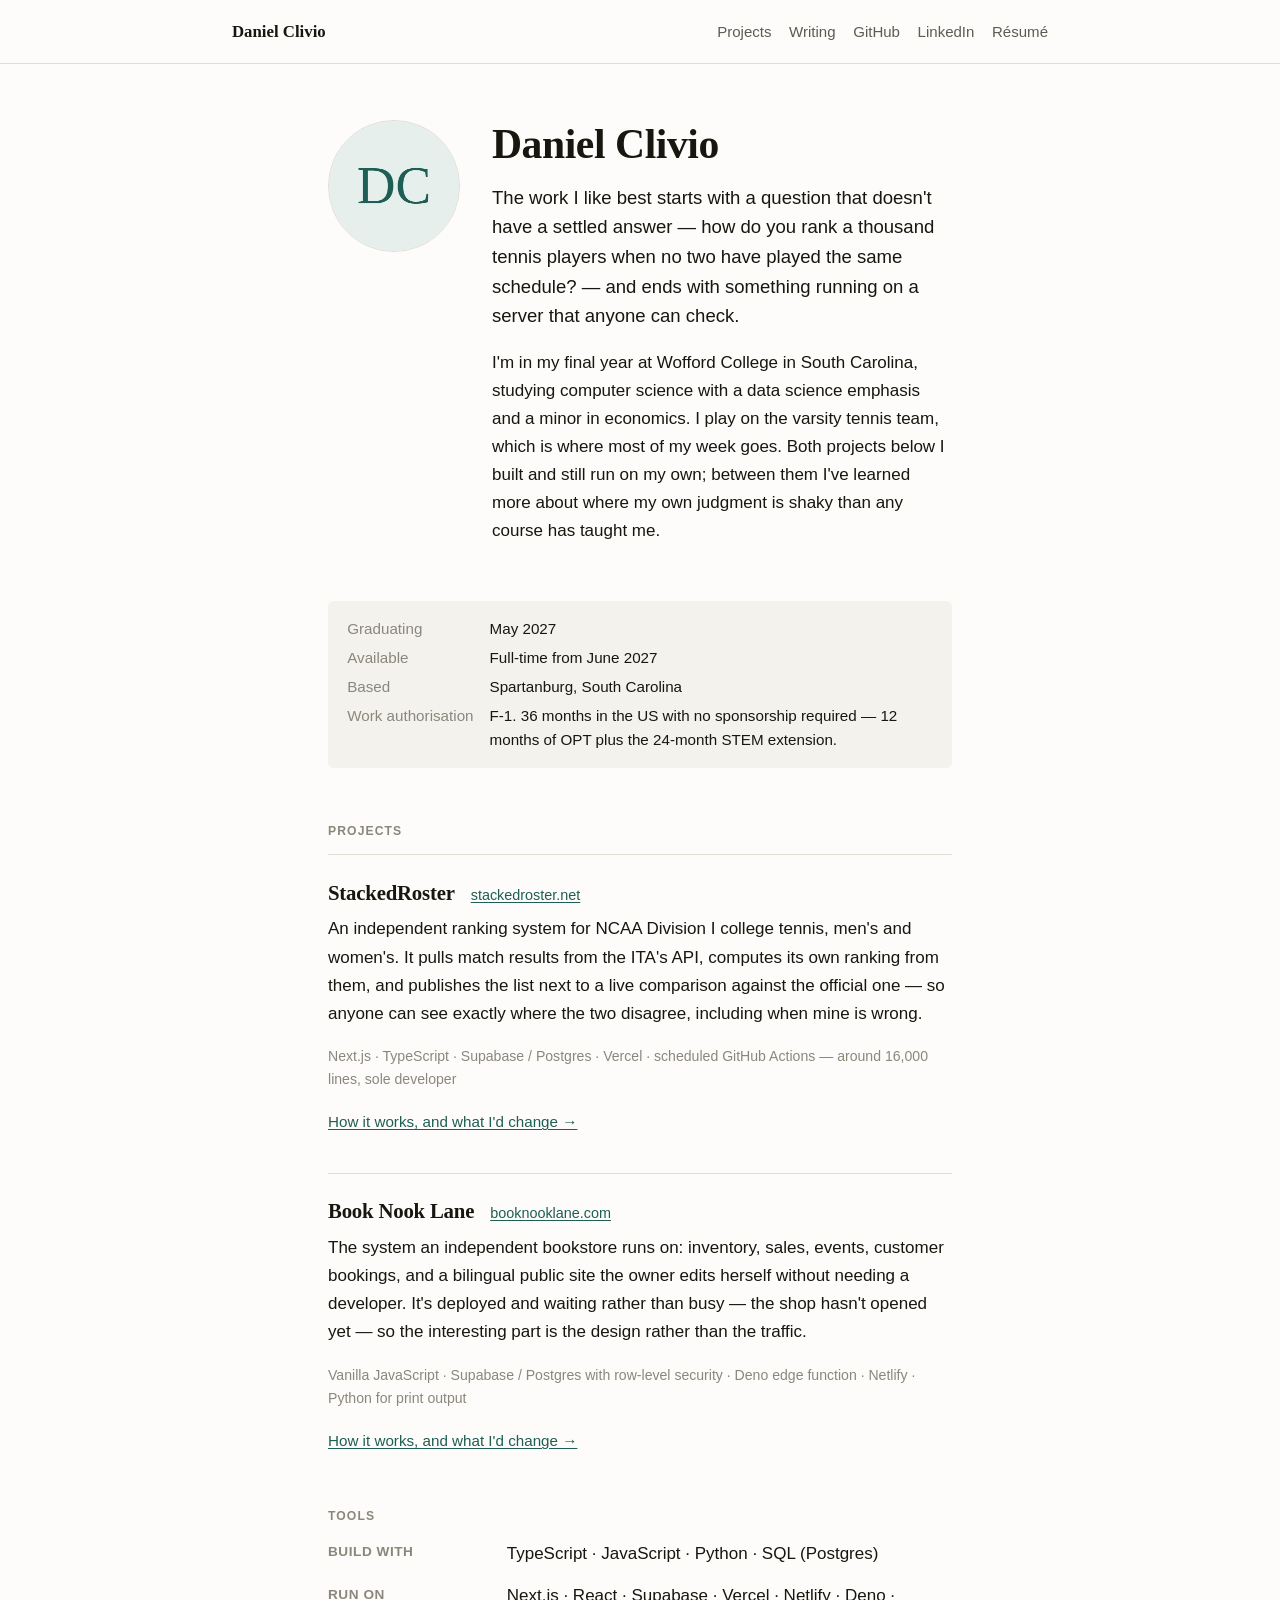
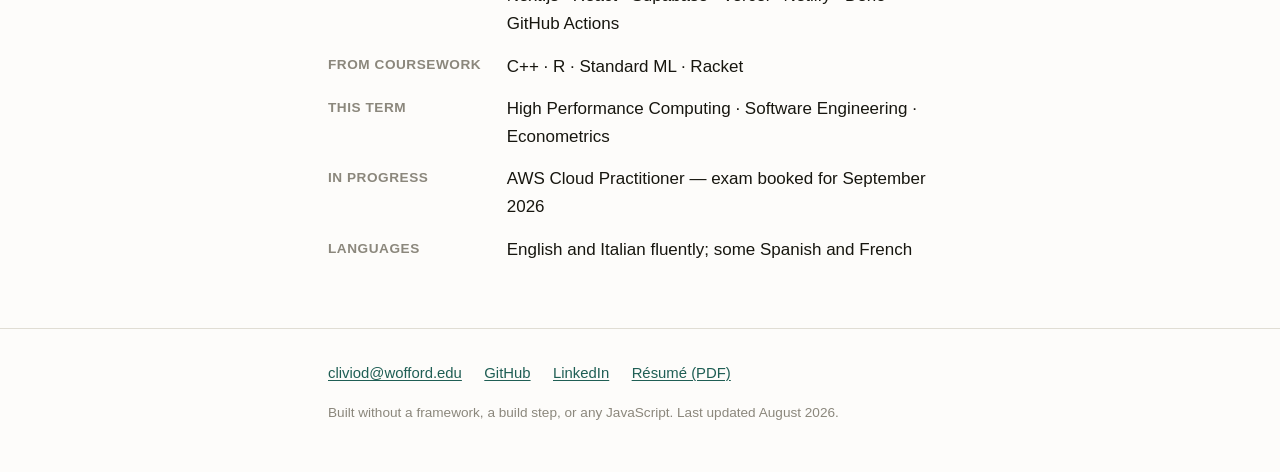
==== commit 455f43db: "Rebuild: one-pager, two project pages, calibration write-up" ====
--- a/index.html
+++ b/index.html
@@ -1,149 +1,170 @@
-<!DOCTYPE html>
+<!doctype html>
 <html lang="en">
 <head>
-  <meta charset="UTF-8">
-  <meta name="viewport" content="width=device-width, initial-scale=1.0">
-  <meta name="description" content="Personal homepage of Daniel Clivio — Computer Science & Economics student, Division I tennis player, and TerrierVision technical director.">
-  <title>Daniel Clivio</title>
-  <script>document.documentElement.classList.add("js");</script>
-  <link rel="stylesheet" href="styles.css">
+<meta charset="utf-8">
+<meta name="viewport" content="width=device-width, initial-scale=1">
+<title>Daniel Clivio</title>
+<meta name="description" content="Computer science student at Wofford College. I build and run StackedRoster, an independent NCAA college tennis ranking system, and Book Nook Lane, the operations platform for an independent bookstore.">
+<link rel="canonical" href="https://danielclivio05.github.io/">
+<meta property="og:type" content="website">
+<meta property="og:title" content="Daniel Clivio">
+<meta property="og:description" content="Computer science student at Wofford College. I build and run StackedRoster, an independent NCAA college tennis ranking system, and Book Nook Lane, the operations platform for an independent bookstore.">
+<meta property="og:url" content="https://danielclivio05.github.io/">
+<meta property="og:image" content="https://danielclivio05.github.io/assets/og.png">
+<meta property="og:image:width" content="1200">
+<meta property="og:image:height" content="630">
+<meta property="og:image:alt" content="Daniel Clivio — computer science, Wofford College">
+<meta name="twitter:card" content="summary_large_image">
+<link rel="stylesheet" href="styles.css">
 </head>
 <body>
-  <header>
+<a class="skip" href="#main">Skip to content</a>
+
+<header class="site">
+  <div class="wide">
+    <a class="name" href="/">Daniel Clivio</a>
     <nav aria-label="Primary">
-      <button
-        type="button"
-        class="nav-toggle"
-        aria-expanded="false"
-        aria-controls="nav-menu"
-        aria-label="Open menu"
-      >
-        <span class="nav-toggle-icon" aria-hidden="true"></span>
-      </button>
-      <ul id="nav-menu" class="nav-menu">
-        <li><a href="#hero">Home</a></li>
-        <li><a href="#about">About</a></li>
-        <li><a href="#skills">Skills</a></li>
-        <li><a href="#experience">Experience</a></li>
-        <li><a href="#projects">Projects</a></li>
-        <li><a href="#contact">Contact</a></li>
-      </ul>
+      <a href="#projects">Projects</a>
+      <a href="calibration.html">Writing</a>
+      <a href="https://github.com/DanielClivio05">GitHub</a>
+      <a href="https://www.linkedin.com/in/daniel-clivio">LinkedIn</a>
+      <a href="assets/Daniel-Clivio-Resume.pdf">Résumé</a>
     </nav>
-  </header>
+  </div>
+</header>
 
-  <main>
-    <!-- Hero section: name and one-line introduction -->
-    <section id="hero">
+<main id="main" class="wrap">
+
+  <section class="intro">
+    <img class="portrait" src="assets/daniel.jpg" alt="Daniel Clivio" width="132" height="132">
+    <div class="text">
       <h1>Daniel Clivio</h1>
-      <p>Computer Science &amp; Economics student building toward AI Trainer and software engineering roles.</p>
-    </section>
+      <p class="lede" style="margin-top:0.8rem">
+        The work I like best starts with a question that doesn't have a settled answer — how do you
+        rank a thousand tennis players when no two have played the same schedule? — and ends with
+        something running on a server that anyone can check.
+      </p>
+      <p>
+        I'm in my final year at Wofford College in South Carolina, studying computer science with a
+        data science emphasis and a minor in economics. I play on the varsity tennis team, which is
+        where most of my week goes. Both projects below I built and still run on my own; between
+        them I've learned more about where my own judgment is shaky than any course has taught me.
+      </p>
+    </div>
+  </section>
 
-    <!-- About section: short bio and background -->
-    <section id="about">
-      <h2>About</h2>
+  <section class="facts" aria-label="Availability">
+    <dl>
+      <dt>Graduating</dt><dd>May 2027</dd>
+      <dt>Available</dt><dd>Full-time from June 2027</dd>
+      <dt>Based</dt><dd>Spartanburg, South Carolina</dd>
+      <dt>Work authorisation</dt>
+      <dd>F-1. 36 months in the US with no sponsorship required — 12 months of OPT plus the 24-month STEM extension.</dd>
+    </dl>
+  </section>
+
+  <section id="projects">
+    <h2 class="eyebrow">Projects</h2>
+
+    <article class="project">
+      <div class="head">
+        <h3>StackedRoster</h3>
+        <span class="url"><a href="https://stackedroster.net">stackedroster.net</a></span>
+      </div>
       <p>
-        I am a Computer Science &amp; Economics student at Wofford College, graduating in May 2027.
-        I compete on the Division I tennis team, work as Technical Director &amp; Camera Operator for
-        TerrierVision on ESPN+, and am fluent in English and Italian. I am focused on opportunities
-        in AI engineering and computer science.
+        An independent ranking system for NCAA Division I college tennis, men's and women's. It pulls
+        match results from the ITA's API, computes its own ranking from them, and publishes the list
+        next to a live comparison against the official one — so anyone can see exactly where the two
+        disagree, including when mine is wrong.
       </p>
-    </section>
+      <p class="meta">Next.js · TypeScript · Supabase / Postgres · Vercel · scheduled GitHub Actions — around 16,000 lines, sole developer</p>
+      <p class="more"><a href="stackedroster.html">How it works, and what I'd change &rarr;</a></p>
+    </article>
 
-    <!-- Skills section: technical and analytical strengths -->
-    <section id="skills">
-      <h2>Skills</h2>
-      <ul>
-        <li>Python</li>
-        <li>C++</li>
-        <li>Data Science</li>
-        <li>NLP</li>
-        <li>AI Agents</li>
-        <li>Problem Solving</li>
-      </ul>
-    </section>
+    <article class="project">
+      <div class="head">
+        <h3>Book Nook Lane</h3>
+        <span class="url"><a href="https://booknooklane.com">booknooklane.com</a></span>
+      </div>
+      <p>
+        The system an independent bookstore runs on: inventory, sales, events, customer bookings, and
+        a bilingual public site the owner edits herself without needing a developer. It's deployed and
+        waiting rather than busy — the shop hasn't opened yet — so the interesting part is the design
+        rather than the traffic.
+      </p>
+      <p class="meta">Vanilla JavaScript · Supabase / Postgres with row-level security · Deno edge function · Netlify · Python for print output</p>
+      <p class="more"><a href="booknooklane.html">How it works, and what I'd change &rarr;</a></p>
+    </article>
+  </section>
 
-    <!-- Experience section: roles and organizations -->
-    <section id="experience">
-      <h2>Experience</h2>
+  <!-- ============================================================
+       RANKINGS SNAPSHOT — held back until the rows are real.
+       Delete this comment wrapper (this line and the closing one) to
+       switch the section on. Fill the five rows first; publishing
+       em-dashes looks worse than not having the section at all.
+       ============================================================
+  <! - - ============================================================
+       RANKINGS SNAPSHOT
+       Hand-maintained on purpose: no fetch, no JSON, nothing that can
+       fail in front of a visitor. Replace the five rows below and update
+       the caption when the 2026-27 season starts in January.
+       ============================================================ - - >
+  <section aria-labelledby="snapshot-h">
+    <h2 class="eyebrow" id="snapshot-h">A sample of the output</h2>
+    <div class="scroll">
+      <table>
+        <caption>
+          Top five, men's singles — final 2025-26 Division I standings as computed by StackedRoster,
+          published 18 June 2026. Not a live table: the 2026-27 rankings begin when dual matches
+          resume in January. The <a href="https://stackedroster.net/rankings/individual">full list of 100</a>
+          and the <a href="https://stackedroster.net/methodology">methodology</a> are public.
+        </caption>
+        <thead>
+          <tr><th scope="col">#</th><th scope="col">Player</th><th scope="col">School</th></tr>
+        </thead>
+        <tbody>
+          <tr><td class="num">1</td><td>—</td><td>—</td></tr>
+          <tr><td class="num">2</td><td>—</td><td>—</td></tr>
+          <tr><td class="num">3</td><td>—</td><td>—</td></tr>
+          <tr><td class="num">4</td><td>—</td><td>—</td></tr>
+          <tr><td class="num">5</td><td>—</td><td>—</td></tr>
+        </tbody>
+      </table>
+    </div>
+  </section>
+  -->
 
-      <article>
-        <header>
-          <h3>TerrierVision</h3>
-          <p>
-            <time datetime="2024-08">August 2024</time> – Present
-          </p>
-        </header>
-        <p><strong>Technical Director &amp; Camera Operator</strong></p>
-        <p>Lead technical production and camera operations for Wofford athletics broadcasts on ESPN+.</p>
-      </article>
+  <section class="tech">
+    <h2 class="eyebrow">Tools</h2>
+    <dl>
+      <dt>Build with</dt>
+      <dd>TypeScript · JavaScript · Python · SQL (Postgres)</dd>
+      <dt>Run on</dt>
+      <dd>Next.js · React · Supabase · Vercel · Netlify · Deno · GitHub Actions</dd>
+      <dt>From coursework</dt>
+      <dd>C++ · R · Standard ML · Racket</dd>
+      <dt>This term</dt>
+      <dd>High Performance Computing · Software Engineering · Econometrics</dd>
+      <dt>In progress</dt>
+      <dd>AWS Cloud Practitioner — exam booked for September 2026</dd>
+      <dt>Languages</dt>
+      <dd>English and Italian fluently; some Spanish and French</dd>
+    </dl>
+  </section>
 
-      <article>
-        <header>
-          <h3>Wofford College Tennis</h3>
-          <p>
-            <time datetime="2023-08">August 2023</time> – Present
-          </p>
-        </header>
-        <p><strong>Division I Student-Athlete</strong></p>
-        <p>Compete at the NCAA Division I level while pursuing a dual degree in Computer Science and Economics.</p>
-      </article>
-    </section>
+</main>
 
-    <!-- Projects section: featured work on the homepage -->
-    <section id="projects">
-      <h2>Projects</h2>
-      <div class="projects-grid">
-        <article class="project-card">
-          <h3>Personal Homepage</h3>
-          <p>This site — built with HTML, CSS, and vanilla JS</p>
-          <p class="project-tag">HTML · CSS · JS</p>
-          <p>
-            <a href="https://github.com/DanielClivio05" rel="noopener noreferrer">GitHub</a>
-          </p>
-        </article>
-        <article class="project-card">
-          <h3>Coming Soon</h3>
-          <p>Next project in progress</p>
-          <p class="project-tag">Python</p>
-          <p><span class="project-link-disabled">GitHub</span></p>
-        </article>
-        <article class="project-card">
-          <h3>Coming Soon</h3>
-          <p>Next project in progress</p>
-          <p class="project-tag">TBD</p>
-          <p><span class="project-link-disabled">GitHub</span></p>
-        </article>
-      </div>
-    </section>
+<footer class="site">
+  <div class="wrap">
+    <ul>
+      <li><a href="mailto:cliviod@wofford.edu">cliviod@wofford.edu</a></li>
+      <li><a href="https://github.com/DanielClivio05">GitHub</a></li>
+      <li><a href="https://www.linkedin.com/in/daniel-clivio">LinkedIn</a></li>
+      <li><a href="assets/Daniel-Clivio-Resume.pdf">Résumé (PDF)</a></li>
+    </ul>
+    <p class="updated">Built without a framework, a build step, or any JavaScript. Last updated August 2026.</p>
+  </div>
+</footer>
 
-    <!-- Contact section: email, profiles, and résumé -->
-    <section id="contact">
-      <h2>Contact</h2>
-      <address>
-        <p>
-          Email:
-          <a href="mailto:cliviod@wofford.edu">cliviod@wofford.edu</a>
-        </p>
-        <ul>
-          <li>
-            <a href="https://github.com/DanielClivio05" rel="noopener noreferrer">GitHub</a>
-          </li>
-          <li>
-            <a href="https://www.linkedin.com/in/daniel-clivio-2152b32a2/" rel="noopener noreferrer">LinkedIn</a>
-          </li>
-          <li>
-            <a href="resume.pdf" type="application/pdf">Résumé (PDF)</a>
-          </li>
-        </ul>
-      </address>
-    </section>
-  </main>
-
-  <button type="button" class="back-to-top" aria-label="Back to top" hidden>↑</button>
-
-  <footer>
-    <p><small>&copy; 2026 Daniel Clivio</small></p>
-  </footer>
-  <script src="script.js" defer></script>
 </body>
 </html>
--- a/styles.css
+++ b/styles.css
@@ -1,562 +1,214 @@
-/* Design tokens — colors and shared layout values */
+/* Daniel Clivio — personal site
+   No framework, no build step, no JavaScript. Everything below is hand-written
+   so the page renders instantly and works with scripting disabled. */
+
 :root {
-  --color-bg: #f5f0e8;
-  --color-heading: #1a1a1a;
-  --color-text: #4a4a4a;
-  --color-accent: #888;
-  --color-surface: #fff;
-  --color-border: #888;
-
-  --font-family: -apple-system, BlinkMacSystemFont, "Segoe UI", sans-serif;
-  --max-width: 45rem;
-  --header-offset: 3.5rem;
-  --entrance-offset: 1.25rem;
-  --entrance-duration: 0.55s;
-  --space-xs: 0.5rem;
-  --space-sm: 1rem;
-  --space-md: 1.5rem;
-  --space-lg: 2.5rem;
-  --space-xl: 4rem;
-  --breakpoint-nav: 48rem;
-}
-
-/* Base reset and document defaults */
-*,
-*::before,
-*::after {
-  box-sizing: border-box;
-}
-
-html {
-  scroll-behavior: smooth;
-  scroll-snap-type: y mandatory;
-  scroll-padding-top: var(--header-offset);
-}
+  --bg:        #fdfcfa;
+  --surface:   #f4f2ed;
+  --text:      #17160f;
+  --muted:     #5e5b51;
+  --faint:     #8b877c;
+  --rule:      #e0ddd4;
+  --accent:    #1f5e54;
+  --accent-bg: #e6efeb;
+  --max:       42rem;
+}
+
+@media (prefers-color-scheme: dark) {
+  :root {
+    --bg:        #121310;
+    --surface:   #1b1c18;
+    --text:      #eceae3;
+    --muted:     #a5a196;
+    --faint:     #77746a;
+    --rule:      #2c2e28;
+    --accent:    #7cc4b4;
+    --accent-bg: #17251f;
+  }
+}
+
+*, *::before, *::after { box-sizing: border-box; }
+
+html { -webkit-text-size-adjust: 100%; }
 
 body {
   margin: 0;
-  font-family: var(--font-family);
-  font-size: 1rem;
-  line-height: 1.6;
-  color: var(--color-text);
-  background-color: var(--color-bg);
-}
-
-/* Typography — headings, links, and inline emphasis */
-h1,
-h2,
-h3 {
-  color: var(--color-heading);
+  background: var(--bg);
+  color: var(--text);
+  font: 400 1.0625rem/1.65 -apple-system, BlinkMacSystemFont, "Segoe UI", Roboto,
+        "Helvetica Neue", Arial, sans-serif;
+  font-feature-settings: "kern" 1;
+  text-rendering: optimizeLegibility;
+}
+
+h1, h2, h3 {
+  font-family: "Iowan Old Style", "Palatino Linotype", Palatino, Georgia, serif;
+  font-weight: 600;
   line-height: 1.2;
-  margin-top: 0;
-}
-
-h1 {
-  font-size: clamp(2.25rem, 6vw, 3.25rem);
-  font-weight: 600;
-  letter-spacing: -0.02em;
-  margin-bottom: var(--space-sm);
-}
-
-h2 {
-  font-size: 1.5rem;
-  font-weight: 600;
-  margin-bottom: var(--space-md);
-}
-
-h3 {
-  font-size: 1.125rem;
-  font-weight: 600;
-  margin-bottom: var(--space-xs);
-}
-
-p {
-  margin: 0 0 var(--space-sm);
-}
-
-p:last-child {
-  margin-bottom: 0;
-}
-
-a {
-  color: var(--color-heading);
-  text-decoration: underline;
-  text-decoration-color: var(--color-accent);
-  text-underline-offset: 0.15em;
-}
-
-a:hover {
-  color: var(--color-text);
-}
-
-a:focus-visible {
-  outline: 2px solid var(--color-heading);
-  outline-offset: 2px;
-}
-
-strong {
-  color: var(--color-heading);
-  font-weight: 600;
-}
-
-/* Sticky site header and primary navigation */
-body > header {
-  position: sticky;
-  top: 0;
-  z-index: 100;
-  background-color: var(--color-bg);
-  border-bottom: 1px solid var(--color-border);
-}
-
-body > header nav {
-  position: relative;
-  display: flex;
-  flex-wrap: wrap;
-  align-items: center;
-  justify-content: center;
-  max-width: var(--max-width);
-  margin: 0 auto;
-  padding: var(--space-sm) var(--space-md);
-}
-
-body > header nav .nav-menu {
-  display: flex;
-  flex-wrap: wrap;
-  gap: var(--space-sm) var(--space-md);
-  list-style: none;
+  letter-spacing: -0.01em;
   margin: 0;
-  padding: 0;
-  justify-content: center;
-}
-
-/* Hamburger control — hidden on desktop, built with pure CSS lines */
-.nav-toggle {
-  display: none;
-  align-items: center;
-  justify-content: center;
-  width: 2.5rem;
-  height: 2.5rem;
-  padding: 0;
-  border: none;
-  background: transparent;
-  cursor: pointer;
-}
-
-.nav-toggle-icon {
-  display: block;
-  width: 1.25rem;
-  height: 2px;
-  background-color: var(--color-heading);
-  position: relative;
-  transition: background-color var(--entrance-duration);
-}
-
-.nav-toggle-icon::before,
-.nav-toggle-icon::after {
-  content: "";
-  position: absolute;
-  left: 0;
-  width: 100%;
-  height: 2px;
-  background-color: var(--color-heading);
-  transition: transform var(--entrance-duration);
-}
-
-.nav-toggle-icon::before {
-  top: -0.375rem;
-}
-
-.nav-toggle-icon::after {
-  top: 0.375rem;
-}
-
-body > header.nav-open .nav-toggle-icon {
-  background-color: transparent;
-}
-
-body > header.nav-open .nav-toggle-icon::before {
-  top: 0;
-  transform: rotate(45deg);
-}
-
-body > header.nav-open .nav-toggle-icon::after {
-  top: 0;
-  transform: rotate(-45deg);
-}
-
-body > header nav a {
-  font-size: 0.875rem;
-  text-decoration: none;
-  color: var(--color-text);
-}
-
-body > header nav a:hover,
-body > header nav a[aria-current="page"] {
-  color: var(--color-heading);
-}
-
-/* Main — full-viewport snap sections stacked vertically */
-main {
-  margin: 0 auto;
-}
-
-main > section,
-main > header {
-  scroll-snap-align: start;
-  scroll-snap-stop: always;
-  height: 100vh;
-  min-height: 100vh;
-  height: 100dvh;
-  min-height: 100dvh;
-  display: flex;
-  flex-direction: column;
-  justify-content: center;
-  align-items: center;
-  padding: var(--space-md);
-  overflow-y: visible;
-}
-
-/* Section entrance — visible by default; animate only when JS is enabled */
-main > section > *,
-main > header > * {
-  width: 100%;
-  max-width: var(--max-width);
-  opacity: 1;
-  transform: none;
-}
-
-html.js main > section:not(.visible) > *,
-html.js main > header:not(.visible) > * {
-  opacity: 0;
-  transform: translateY(var(--entrance-offset));
-}
-
-html.js main > section.visible > *,
-html.js main > header.visible > * {
-  opacity: 1;
-  transform: translateY(0);
-  transition:
-    opacity var(--entrance-duration) ease-out,
-    transform var(--entrance-duration) ease-out;
-}
-
-/* Hero — spacious intro with name and tagline */
-#hero {
-  padding-block: var(--space-md);
-}
-
-#hero p {
-  font-size: 1.125rem;
-  max-width: 36rem;
-  color: var(--color-text);
-}
-
-/* About and generic section content */
-#about p {
-  max-width: 40rem;
-}
-
-/* Skills — pill/tag badges in a flex wrap list */
-#skills ul {
-  display: flex;
-  flex-wrap: wrap;
-  gap: var(--space-xs);
-  list-style: none;
-  margin: 0;
-  padding: 0;
-}
-
-#skills li {
-  font-size: 0.875rem;
-  color: var(--color-heading);
-  background-color: var(--color-surface);
-  border: 1px solid var(--color-border);
-  border-radius: 999px;
-  padding: 0.35em 0.9em;
-}
-
-/* Experience — tall content scrolls with the page, not inside the panel */
-#experience {
-  display: flex;
-  flex-direction: column;
-  gap: var(--space-md);
-  height: auto;
-  min-height: 100vh;
-  min-height: 100dvh;
-  justify-content: flex-start;
-  padding-top: calc(var(--header-offset) + var(--space-md));
-  padding-bottom: var(--space-xl);
-  overflow-y: visible;
-}
-
-#experience > h2 {
-  margin-bottom: 0;
-}
-
-#experience article {
-  background-color: var(--color-surface);
-  border-left: 3px solid var(--color-heading);
-  padding: var(--space-md) var(--space-md) var(--space-md) var(--space-lg);
-}
-
-#experience article header p {
-  font-size: 0.875rem;
-  color: var(--color-accent);
-  margin-bottom: var(--space-xs);
-}
-
-/* Homepage projects — min one viewport tall; grows with content (page scroll only) */
-section#projects {
-  height: auto;
-  min-height: 100vh;
-  min-height: 100dvh;
-  justify-content: flex-start;
-  padding-top: calc(var(--header-offset) + var(--space-md));
-  padding-bottom: var(--space-xl);
-  overflow-y: visible;
-  gap: var(--space-md);
-}
-
-section#projects > h2 {
-  margin-bottom: 0;
-}
-
-section#projects .projects-grid {
-  display: grid;
-  grid-template-columns: 1fr;
-  gap: var(--space-md);
-  width: 100%;
-  max-width: var(--max-width);
-}
-
-section#projects .project-card {
-  background-color: var(--color-surface);
-  border-left: 3px solid var(--color-heading);
-  padding: var(--space-md) var(--space-md) var(--space-md) var(--space-lg);
-}
-
-section#projects .project-card h3 {
-  margin-bottom: var(--space-xs);
-}
-
-section#projects .project-tag {
-  display: inline-block;
-  font-size: 0.875rem;
-  color: var(--color-heading);
-  background-color: var(--color-bg);
-  border: 1px solid var(--color-border);
-  border-radius: 999px;
-  padding: 0.35em 0.9em;
-  margin-bottom: var(--space-sm);
-}
-
-section#projects .project-link-disabled {
-  color: var(--color-accent);
-  font-size: 0.875rem;
-}
-
-/* Back to top — fixed circle, fades in after leaving hero */
-.back-to-top {
-  position: fixed;
-  right: var(--space-md);
-  bottom: var(--space-md);
-  z-index: 200;
-  width: 2.75rem;
-  height: 2.75rem;
-  border: none;
-  border-radius: 50%;
-  background-color: var(--color-heading);
-  color: var(--color-bg);
-  font-size: 1.25rem;
-  line-height: 1;
-  cursor: pointer;
-  opacity: 0;
-  visibility: hidden;
-  transition:
-    opacity var(--entrance-duration) ease-out,
-    visibility var(--entrance-duration) ease-out;
-}
-
-.back-to-top.is-visible {
-  opacity: 1;
-  visibility: visible;
-}
-
-.back-to-top:focus-visible {
-  outline: 2px solid var(--color-heading);
-  outline-offset: 2px;
-}
-
-/* Contact — address block and link list */
-#contact address {
-  font-style: normal;
-}
-
-#contact ul {
-  list-style: none;
-  margin: var(--space-sm) 0 0;
-  padding: 0;
-  display: flex;
-  flex-wrap: wrap;
-  gap: var(--space-sm) var(--space-md);
-}
-
-/* Site footer */
-footer {
-  max-width: var(--max-width);
-  margin: 0 auto;
-  padding: var(--space-lg) var(--space-md) var(--space-xl);
-  text-align: center;
-  color: var(--color-accent);
-  border-top: 1px solid var(--color-border);
-}
-
-footer small {
-  font-size: 0.8125rem;
-}
-
-/* Projects page — page header and project cards (main#projects, not section) */
-main#projects > header h1 {
-  margin-bottom: var(--space-sm);
-}
-
-main#projects > header p {
-  max-width: 40rem;
-}
-
-#project-list {
-  display: flex;
-  flex-direction: column;
-  gap: var(--space-md);
-}
-
-#project-list > h2 {
-  margin-bottom: 0;
-}
-
-#project-list article {
-  background-color: var(--color-surface);
-  border-left: 3px solid var(--color-heading);
-  padding: var(--space-md) var(--space-md) var(--space-md) var(--space-lg);
-}
-
-#project-list article header p {
-  font-size: 0.875rem;
-  color: var(--color-accent);
-  margin-bottom: var(--space-xs);
-}
-
-/* Reduced motion — normal scrolling, no entrance animations */
+}
+
+h1 { font-size: clamp(2rem, 5vw, 2.6rem); }
+h2 { font-size: clamp(1.35rem, 3vw, 1.6rem); margin: 2.9rem 0 0.7rem; }
+h3 { font-size: 1.08rem; font-family: inherit; font-weight: 650; margin: 1.8rem 0 0.4rem; }
+section > h2:first-child, main > .eyebrow + h1 { margin-top: 0; }
+.project .head h3 { margin-top: 0; }
+
+p { margin: 0 0 1.1rem; }
+p:last-child { margin-bottom: 0; }
+
+a { color: var(--accent); text-decoration-thickness: 1px; text-underline-offset: 0.16em; }
+a:hover { text-decoration-thickness: 2px; }
+
+a:focus-visible, summary:focus-visible {
+  outline: 2px solid var(--accent);
+  outline-offset: 3px;
+  border-radius: 2px;
+}
+
+/* ---------- layout ---------- */
+
+.wrap { max-width: var(--max); margin: 0 auto; padding: 0 1.5rem; }
+.wide { max-width: 54rem; margin: 0 auto; padding: 0 1.5rem; }
+
+.skip {
+  position: absolute; left: -9999px;
+  background: var(--accent); color: var(--bg);
+  padding: 0.5rem 0.9rem; border-radius: 0 0 4px 0; z-index: 10;
+}
+.skip:focus { left: 0; top: 0; }
+
+header.site {
+  border-bottom: 1px solid var(--rule);
+  padding: 1.1rem 0;
+  margin-bottom: 3.5rem;
+}
+header.site .wide {
+  display: flex; flex-wrap: wrap; gap: 0.5rem 1.4rem;
+  align-items: baseline; justify-content: space-between;
+}
+header.site .name {
+  font-family: "Iowan Old Style", Palatino, Georgia, serif;
+  font-size: 1.05rem; font-weight: 600;
+  color: var(--text); text-decoration: none;
+}
+header.site nav { display: flex; flex-wrap: wrap; gap: 1.1rem; font-size: 0.94rem; }
+header.site nav a { color: var(--muted); text-decoration: none; }
+header.site nav a:hover, header.site nav a[aria-current="page"] {
+  color: var(--text); text-decoration: underline; text-underline-offset: 0.2em;
+}
+
+section { margin-bottom: 3.5rem; }
+
+.lede { font-size: 1.16rem; line-height: 1.6; }
+
+h2.eyebrow { font-family: inherit; margin: 0 0 1rem; }
+
+.eyebrow {
+  font-size: 0.76rem; letter-spacing: 0.09em; text-transform: uppercase;
+  color: var(--faint); font-weight: 600; margin-bottom: 1rem;
+}
+
+/* ---------- intro ---------- */
+
+.intro { display: flex; gap: 2rem; align-items: flex-start; flex-wrap: wrap; }
+.intro .text { flex: 1 1 22rem; }
+.portrait {
+  width: 132px; height: 132px; border-radius: 50%;
+  object-fit: cover; background: var(--surface);
+  border: 1px solid var(--rule); flex: none;
+}
+
+.facts {
+  margin: 1.5rem 0 3.5rem; padding: 1rem 1.2rem;
+  background: var(--surface); border-radius: 6px;
+  font-size: 0.95rem; line-height: 1.55;
+}
+.facts dl { margin: 0; display: grid; grid-template-columns: auto 1fr; gap: 0.35rem 1rem; }
+.facts dt { color: var(--faint); }
+.facts dd { margin: 0; }
+
+/* ---------- projects ---------- */
+
+.project {
+  border-top: 1px solid var(--rule);
+  padding-top: 1.6rem;
+  margin-bottom: 2.4rem;
+}
+.project .head {
+  display: flex; gap: 0.4rem 1rem; align-items: baseline;
+  flex-wrap: wrap; margin-bottom: 0.5rem;
+}
+.project .head h3 { font-family: "Iowan Old Style", Palatino, Georgia, serif;
+  font-size: 1.3rem; font-weight: 600; margin: 0; }
+.project .url { font-size: 0.9rem; color: var(--muted); }
+.meta { font-size: 0.88rem; color: var(--faint); margin-top: 0.7rem; }
+.more { font-size: 0.95rem; margin-top: 0.9rem; }
+
+/* ---------- tables ---------- */
+
+.scroll { overflow-x: auto; margin: 1.2rem 0; }
+table { border-collapse: collapse; width: 100%; font-size: 0.93rem; }
+caption {
+  text-align: left; color: var(--faint); font-size: 0.85rem;
+  padding-bottom: 0.6rem; line-height: 1.45;
+}
+th, td { text-align: left; padding: 0.5rem 0.9rem 0.5rem 0; border-bottom: 1px solid var(--rule); }
+th { font-weight: 600; color: var(--muted); font-size: 0.82rem;
+     letter-spacing: 0.04em; text-transform: uppercase; }
+td.num { font-variant-numeric: tabular-nums; color: var(--muted); }
+
+/* ---------- tech list ---------- */
+
+.tech dl { margin: 0; display: grid; gap: 0.9rem 1.6rem; grid-template-columns: 1fr; }
+@media (min-width: 34rem) { .tech dl { grid-template-columns: auto 1fr; } }
+.tech dt { color: var(--faint); font-size: 0.85rem; letter-spacing: 0.04em;
+  text-transform: uppercase; font-weight: 600; padding-top: 0.1rem; }
+.tech dd { margin: 0; }
+
+/* ---------- callout ---------- */
+
+.note {
+  border-left: 2px solid var(--accent);
+  background: var(--accent-bg);
+  padding: 0.9rem 1.1rem;
+  border-radius: 0 4px 4px 0;
+  font-size: 0.97rem;
+  margin: 1.4rem 0;
+}
+.note p:last-child { margin-bottom: 0; }
+
+/* ---------- diagram ---------- */
+
+figure { margin: 1.8rem 0; }
+figure svg { width: 100%; height: auto; display: block; color: var(--muted); }
+figcaption { font-size: 0.87rem; color: var(--faint); margin-top: 0.7rem; line-height: 1.5; }
+.diagram-scroll { overflow-x: auto; }
+.diagram-scroll svg { min-width: 30rem; }
+/* let diagrams break out of the text column where there's room for them */
+@media (min-width: 62rem) {
+  figure.bleed { margin-left: -5.5rem; margin-right: -5.5rem; }
+}
+
+/* ---------- footer ---------- */
+
+footer.site {
+  border-top: 1px solid var(--rule);
+  margin-top: 4rem; padding: 2rem 0 3rem;
+  font-size: 0.93rem; color: var(--muted);
+}
+footer.site ul { list-style: none; margin: 0 0 1rem; padding: 0;
+  display: flex; flex-wrap: wrap; gap: 0.6rem 1.4rem; }
+.updated { font-size: 0.85rem; color: var(--faint); }
+
 @media (prefers-reduced-motion: reduce) {
-  html {
-    scroll-behavior: auto;
-    scroll-snap-type: none;
-  }
-
-  main > section,
-  main > header {
-    scroll-snap-stop: normal;
-  }
-
-  main > section > *,
-  main > header > * {
-    opacity: 1;
-    transform: none;
-    transition: none;
-  }
-
-  html.js main > section:not(.visible) > *,
-  html.js main > header:not(.visible) > * {
-    opacity: 1;
-    transform: none;
-  }
-
-  .back-to-top {
-    transition: none;
-  }
-}
-
-/* Mobile — looser snap, taller header offset, tall sections grow naturally */
-@media (max-width: 40rem) {
-  :root {
-    --header-offset: 4.5rem;
-    --space-xl: 3rem;
-  }
-
-  html {
-    scroll-snap-type: y proximity;
-  }
-
-  main > section,
-  main > header {
-    scroll-snap-stop: normal;
-  }
-
-  #project-list {
-    height: auto;
-    min-height: 100vh;
-    min-height: 100dvh;
-    justify-content: flex-start;
-    padding-top: calc(var(--header-offset) + var(--space-md));
-    padding-bottom: var(--space-xl);
-    overflow-y: visible;
-  }
-
-  body > header nav .nav-menu a {
-    font-size: 0.8125rem;
-  }
-
-  #experience article,
-  #project-list article {
-    padding: var(--space-md);
-    border-left-width: 3px;
-  }
-
-  #contact ul {
-    flex-direction: column;
-    gap: var(--space-xs);
-  }
-
-}
-
-/* Wide screens — three-column project grid */
-@media (min-width: 48rem) {
-  section#projects .projects-grid {
-    grid-template-columns: repeat(3, 1fr);
-  }
-}
-
-/* Mobile nav — hamburger menu and dropdown below header */
-@media (max-width: 48rem) {
-  body > header nav {
-    justify-content: flex-end;
-  }
-
-  .nav-toggle {
-    display: flex;
-  }
-
-  body > header nav .nav-menu {
-    display: none;
-    position: absolute;
-    top: 100%;
-    left: 0;
-    right: 0;
-    flex-direction: column;
-    align-items: stretch;
-    gap: 0;
-    margin: 0;
-    padding: var(--space-sm) 0;
-    background-color: var(--color-bg);
-    border-bottom: 1px solid var(--color-border);
-  }
-
-  body > header.nav-open nav .nav-menu {
-    display: flex;
-  }
-
-  body > header nav .nav-menu a {
-    display: block;
-    padding: var(--space-sm) var(--space-md);
-  }
-}
+  * { animation: none !important; transition: none !important; scroll-behavior: auto !important; }
+}
+
+/* stack the availability list on narrow screens rather than squeezing two columns */
+@media (max-width: 30rem) {
+  .facts dl { grid-template-columns: 1fr; gap: 0; }
+  .facts dt { margin-top: 0.7rem; }
+  .facts dt:first-child { margin-top: 0; }
+}
